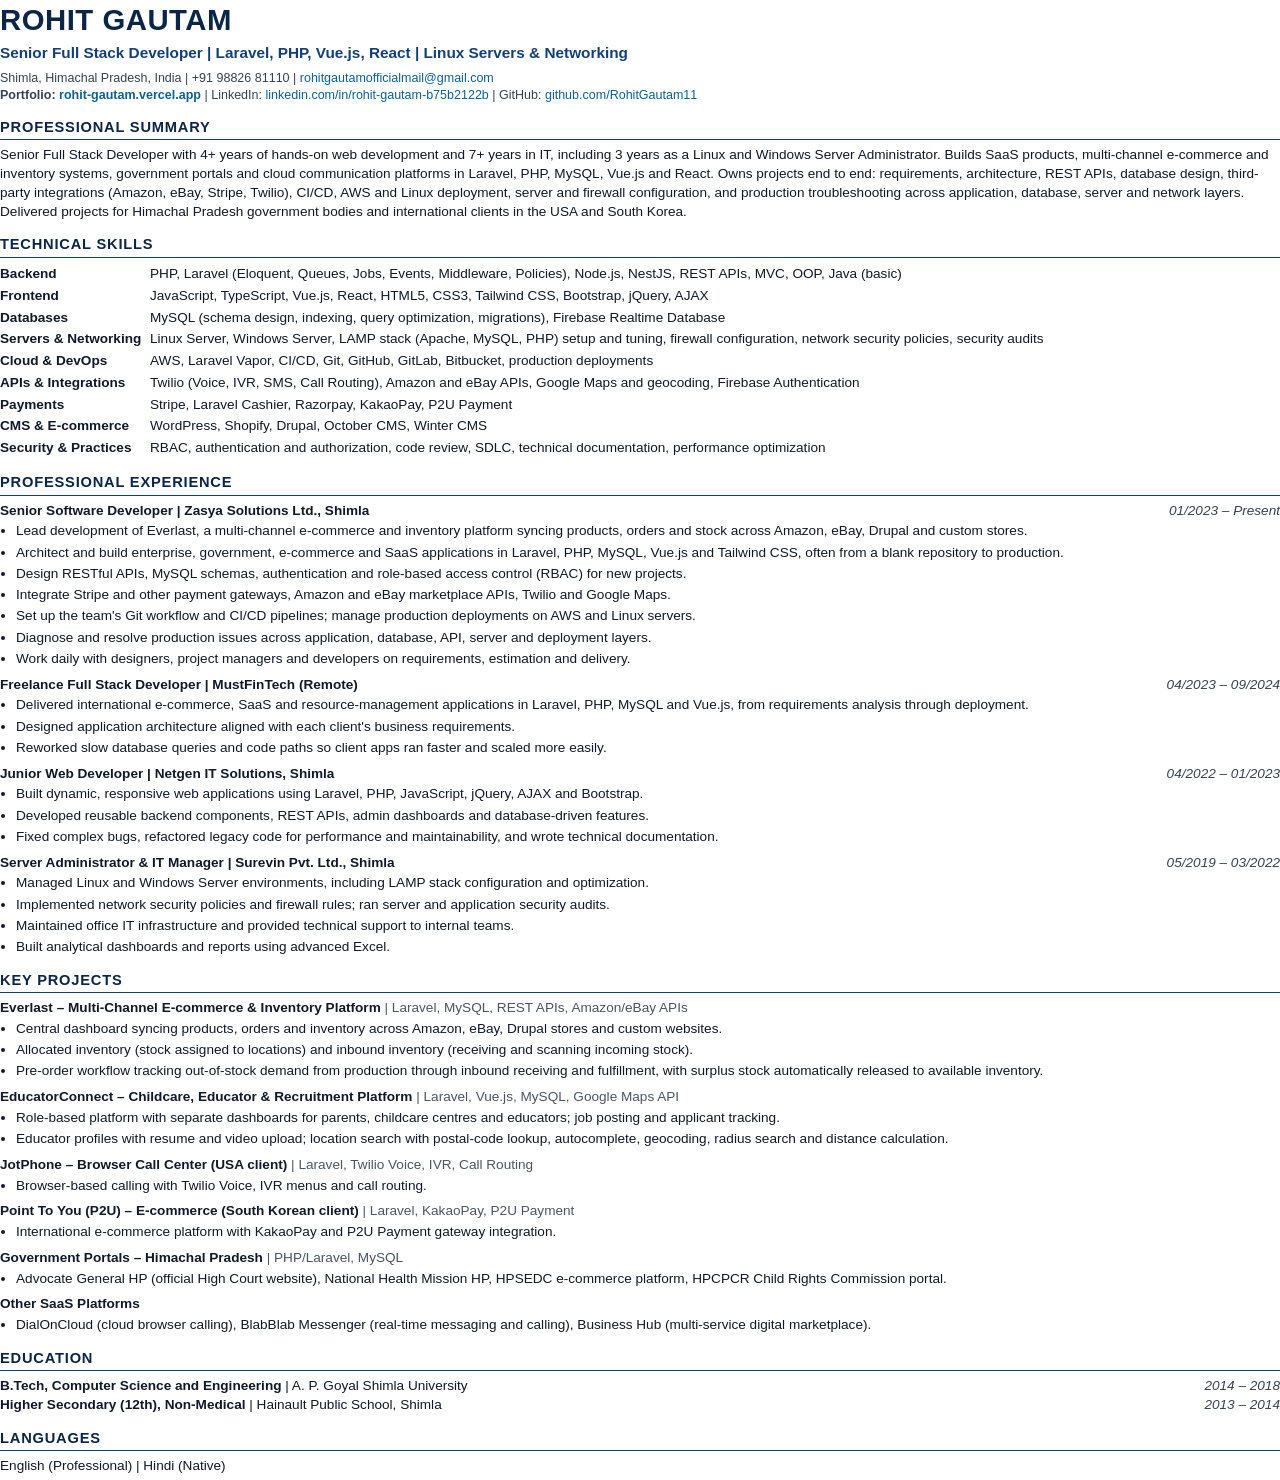
==== resume/resume.html @ 39a67ba2 "Add resume with portfolio link and site URL metadata" ====
<!doctype html>
<html lang="en">
<head>
<meta charset="utf-8" />
<title>Rohit Gautam - Senior Full Stack Developer - Resume</title>
<meta name="author" content="Rohit Gautam" />
<style>
  @page { size: A4; margin: 14mm 15mm; }
  * { box-sizing: border-box; }
  body { font-family: Arial, Helvetica, sans-serif; font-size: 10.2pt; line-height: 1.38; color: #111827; margin: 0; }
  a { color: #0f5e8c; text-decoration: none; }
  h1 { font-size: 22pt; margin: 0; letter-spacing: 0.5px; color: #0b2545; }
  .title { font-size: 11.5pt; font-weight: bold; color: #134074; margin: 2px 0 6px; }
  .contact { font-size: 9.4pt; color: #374151; }
  .contact .portfolio { font-weight: bold; }
  h2 { font-size: 11pt; text-transform: uppercase; letter-spacing: 0.8px; color: #0b2545; border-bottom: 1.4px solid #134074; padding-bottom: 2px; margin: 13px 0 6px; }
  p { margin: 0 0 4px; }
  ul { margin: 2px 0 6px; padding-left: 16px; }
  li { margin: 0 0 2.5px; }
  .job { margin-bottom: 7px; page-break-inside: avoid; }
  .row { display: flex; justify-content: space-between; gap: 10px; }
  .role { font-weight: bold; }
  .date { font-style: italic; color: #374151; white-space: nowrap; }
  .skills td { vertical-align: top; padding: 1.5px 0; }
  .skills td:first-child { font-weight: bold; width: 150px; padding-right: 8px; }
  table { border-collapse: collapse; width: 100%; }
  .proj { font-weight: bold; }
  .stack { color: #4b5563; font-weight: normal; }
</style>
</head>
<body>
  <h1>ROHIT GAUTAM</h1>
  <div class="title">Senior Full Stack Developer | Laravel, PHP, Vue.js, React | Linux Servers &amp; Networking</div>
  <div class="contact">
    Shimla, Himachal Pradesh, India | +91 98826 81110 | <a href="mailto:rohitgautamofficialmail@gmail.com">rohitgautamofficialmail@gmail.com</a><br />
    <span class="portfolio">Portfolio: <a href="https://rohit-gautam.vercel.app">rohit-gautam.vercel.app</a></span> |
    LinkedIn: <a href="https://www.linkedin.com/in/rohit-gautam-b75b2122b">linkedin.com/in/rohit-gautam-b75b2122b</a> |
    GitHub: <a href="https://github.com/RohitGautam11">github.com/RohitGautam11</a>
  </div>

  <h2>Professional Summary</h2>
  <p>
    Senior Full Stack Developer with 4+ years of hands-on web development and 7+ years in IT, including 3 years
    as a Linux and Windows Server Administrator. Builds SaaS products, multi-channel e-commerce and inventory
    systems, government portals and cloud communication platforms in Laravel, PHP, MySQL, Vue.js and React.
    Owns projects end to end: requirements, architecture, REST APIs, database design, third-party integrations
    (Amazon, eBay, Stripe, Twilio), CI/CD, AWS and Linux deployment, server and firewall configuration, and
    production troubleshooting across application, database, server and network layers. Delivered projects for
    Himachal Pradesh government bodies and international clients in the USA and South Korea.
  </p>

  <h2>Technical Skills</h2>
  <table class="skills">
    <tr><td>Backend</td><td>PHP, Laravel (Eloquent, Queues, Jobs, Events, Middleware, Policies), Node.js, NestJS, REST APIs, MVC, OOP, Java (basic)</td></tr>
    <tr><td>Frontend</td><td>JavaScript, TypeScript, Vue.js, React, HTML5, CSS3, Tailwind CSS, Bootstrap, jQuery, AJAX</td></tr>
    <tr><td>Databases</td><td>MySQL (schema design, indexing, query optimization, migrations), Firebase Realtime Database</td></tr>
    <tr><td>Servers &amp; Networking</td><td>Linux Server, Windows Server, LAMP stack (Apache, MySQL, PHP) setup and tuning, firewall configuration, network security policies, security audits</td></tr>
    <tr><td>Cloud &amp; DevOps</td><td>AWS, Laravel Vapor, CI/CD, Git, GitHub, GitLab, Bitbucket, production deployments</td></tr>
    <tr><td>APIs &amp; Integrations</td><td>Twilio (Voice, IVR, SMS, Call Routing), Amazon and eBay APIs, Google Maps and geocoding, Firebase Authentication</td></tr>
    <tr><td>Payments</td><td>Stripe, Laravel Cashier, Razorpay, KakaoPay, P2U Payment</td></tr>
    <tr><td>CMS &amp; E-commerce</td><td>WordPress, Shopify, Drupal, October CMS, Winter CMS</td></tr>
    <tr><td>Security &amp; Practices</td><td>RBAC, authentication and authorization, code review, SDLC, technical documentation, performance optimization</td></tr>
  </table>

  <h2>Professional Experience</h2>
  <div class="job">
    <div class="row"><span class="role">Senior Software Developer | Zasya Solutions Ltd., Shimla</span><span class="date">01/2023 – Present</span></div>
    <ul>
      <li>Lead development of Everlast, a multi-channel e-commerce and inventory platform syncing products, orders and stock across Amazon, eBay, Drupal and custom stores.</li>
      <li>Architect and build enterprise, government, e-commerce and SaaS applications in Laravel, PHP, MySQL, Vue.js and Tailwind CSS, often from a blank repository to production.</li>
      <li>Design RESTful APIs, MySQL schemas, authentication and role-based access control (RBAC) for new projects.</li>
      <li>Integrate Stripe and other payment gateways, Amazon and eBay marketplace APIs, Twilio and Google Maps.</li>
      <li>Set up the team's Git workflow and CI/CD pipelines; manage production deployments on AWS and Linux servers.</li>
      <li>Diagnose and resolve production issues across application, database, API, server and deployment layers.</li>
      <li>Work daily with designers, project managers and developers on requirements, estimation and delivery.</li>
    </ul>
  </div>
  <div class="job">
    <div class="row"><span class="role">Freelance Full Stack Developer | MustFinTech (Remote)</span><span class="date">04/2023 – 09/2024</span></div>
    <ul>
      <li>Delivered international e-commerce, SaaS and resource-management applications in Laravel, PHP, MySQL and Vue.js, from requirements analysis through deployment.</li>
      <li>Designed application architecture aligned with each client's business requirements.</li>
      <li>Reworked slow database queries and code paths so client apps ran faster and scaled more easily.</li>
    </ul>
  </div>
  <div class="job">
    <div class="row"><span class="role">Junior Web Developer | Netgen IT Solutions, Shimla</span><span class="date">04/2022 – 01/2023</span></div>
    <ul>
      <li>Built dynamic, responsive web applications using Laravel, PHP, JavaScript, jQuery, AJAX and Bootstrap.</li>
      <li>Developed reusable backend components, REST APIs, admin dashboards and database-driven features.</li>
      <li>Fixed complex bugs, refactored legacy code for performance and maintainability, and wrote technical documentation.</li>
    </ul>
  </div>
  <div class="job">
    <div class="row"><span class="role">Server Administrator &amp; IT Manager | Surevin Pvt. Ltd., Shimla</span><span class="date">05/2019 – 03/2022</span></div>
    <ul>
      <li>Managed Linux and Windows Server environments, including LAMP stack configuration and optimization.</li>
      <li>Implemented network security policies and firewall rules; ran server and application security audits.</li>
      <li>Maintained office IT infrastructure and provided technical support to internal teams.</li>
      <li>Built analytical dashboards and reports using advanced Excel.</li>
    </ul>
  </div>

  <h2>Key Projects</h2>
  <div class="job">
    <div class="proj">Everlast – Multi-Channel E-commerce &amp; Inventory Platform <span class="stack">| Laravel, MySQL, REST APIs, Amazon/eBay APIs</span></div>
    <ul>
      <li>Central dashboard syncing products, orders and inventory across Amazon, eBay, Drupal stores and custom websites.</li>
      <li>Allocated inventory (stock assigned to locations) and inbound inventory (receiving and scanning incoming stock).</li>
      <li>Pre-order workflow tracking out-of-stock demand from production through inbound receiving and fulfillment, with surplus stock automatically released to available inventory.</li>
    </ul>
  </div>
  <div class="job">
    <div class="proj">EducatorConnect – Childcare, Educator &amp; Recruitment Platform <span class="stack">| Laravel, Vue.js, MySQL, Google Maps API</span></div>
    <ul>
      <li>Role-based platform with separate dashboards for parents, childcare centres and educators; job posting and applicant tracking.</li>
      <li>Educator profiles with resume and video upload; location search with postal-code lookup, autocomplete, geocoding, radius search and distance calculation.</li>
    </ul>
  </div>
  <div class="job">
    <div class="proj">JotPhone – Browser Call Center (USA client) <span class="stack">| Laravel, Twilio Voice, IVR, Call Routing</span></div>
    <ul><li>Browser-based calling with Twilio Voice, IVR menus and call routing.</li></ul>
  </div>
  <div class="job">
    <div class="proj">Point To You (P2U) – E-commerce (South Korean client) <span class="stack">| Laravel, KakaoPay, P2U Payment</span></div>
    <ul><li>International e-commerce platform with KakaoPay and P2U Payment gateway integration.</li></ul>
  </div>
  <div class="job">
    <div class="proj">Government Portals – Himachal Pradesh <span class="stack">| PHP/Laravel, MySQL</span></div>
    <ul><li>Advocate General HP (official High Court website), National Health Mission HP, HPSEDC e-commerce platform, HPCPCR Child Rights Commission portal.</li></ul>
  </div>
  <div class="job">
    <div class="proj">Other SaaS Platforms</div>
    <ul><li>DialOnCloud (cloud browser calling), BlabBlab Messenger (real-time messaging and calling), Business Hub (multi-service digital marketplace).</li></ul>
  </div>

  <h2>Education</h2>
  <div class="row"><span><b>B.Tech, Computer Science and Engineering</b> | A. P. Goyal Shimla University</span><span class="date">2014 – 2018</span></div>
  <div class="row"><span><b>Higher Secondary (12th), Non-Medical</b> | Hainault Public School, Shimla</span><span class="date">2013 – 2014</span></div>

  <h2>Languages</h2>
  <p>English (Professional) | Hindi (Native)</p>
</body>
</html>
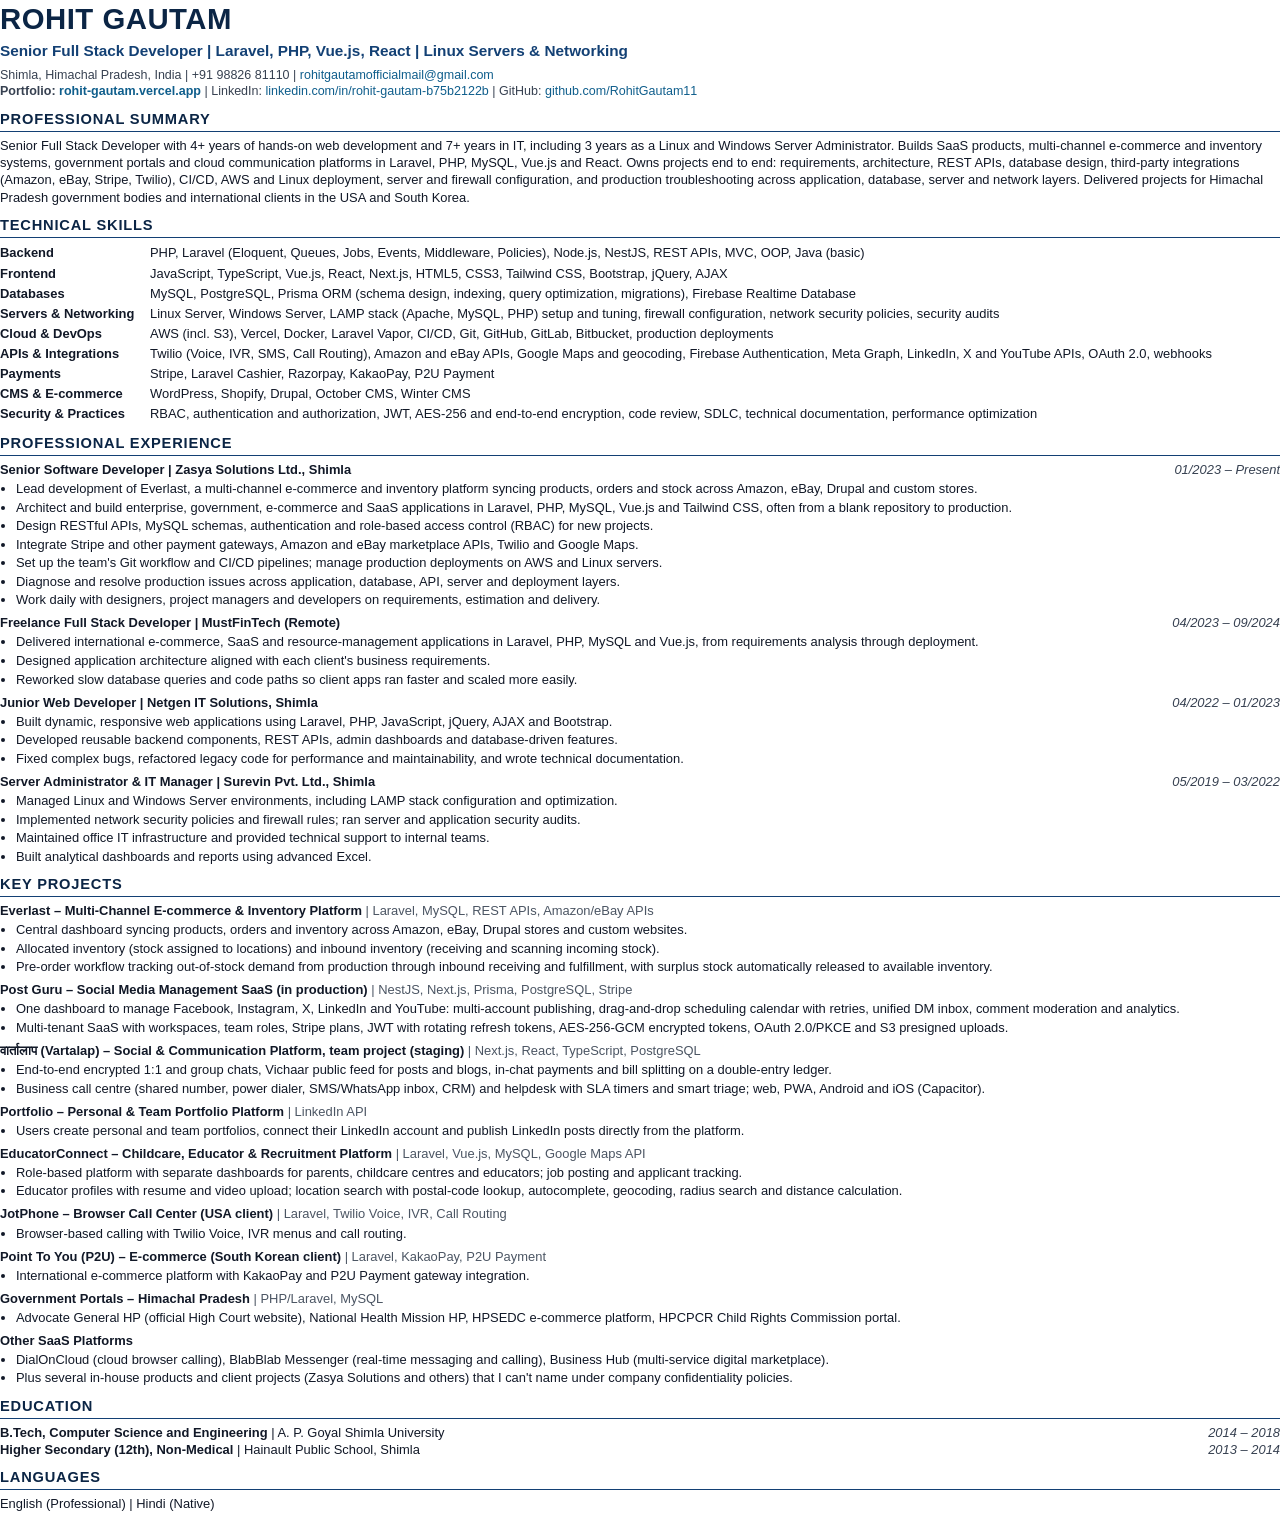
==== commit 5fd9d4e2: "Add Post Guru, Vartalap and Portfolio projects, confidential work note, 15+ projects, new skills" ====
--- a/resume/resume.html
+++ b/resume/resume.html
@@ -5,19 +5,19 @@
 <title>Rohit Gautam - Senior Full Stack Developer - Resume</title>
 <meta name="author" content="Rohit Gautam" />
 <style>
-  @page { size: A4; margin: 14mm 15mm; }
+  @page { size: A4; margin: 11mm 13mm; }
   * { box-sizing: border-box; }
-  body { font-family: Arial, Helvetica, sans-serif; font-size: 10.2pt; line-height: 1.38; color: #111827; margin: 0; }
+  body { font-family: Arial, Helvetica, sans-serif; font-size: 9.7pt; line-height: 1.32; color: #111827; margin: 0; }
   a { color: #0f5e8c; text-decoration: none; }
   h1 { font-size: 22pt; margin: 0; letter-spacing: 0.5px; color: #0b2545; }
   .title { font-size: 11.5pt; font-weight: bold; color: #134074; margin: 2px 0 6px; }
   .contact { font-size: 9.4pt; color: #374151; }
   .contact .portfolio { font-weight: bold; }
-  h2 { font-size: 11pt; text-transform: uppercase; letter-spacing: 0.8px; color: #0b2545; border-bottom: 1.4px solid #134074; padding-bottom: 2px; margin: 13px 0 6px; }
+  h2 { font-size: 11pt; text-transform: uppercase; letter-spacing: 0.8px; color: #0b2545; border-bottom: 1.4px solid #134074; padding-bottom: 2px; margin: 10px 0 5px; }
   p { margin: 0 0 4px; }
   ul { margin: 2px 0 6px; padding-left: 16px; }
-  li { margin: 0 0 2.5px; }
-  .job { margin-bottom: 7px; page-break-inside: avoid; }
+  li { margin: 0 0 1.5px; }
+  .job { margin-bottom: 5px; page-break-inside: avoid; }
   .row { display: flex; justify-content: space-between; gap: 10px; }
   .role { font-weight: bold; }
   .date { font-style: italic; color: #374151; white-space: nowrap; }
@@ -52,14 +52,14 @@
   <h2>Technical Skills</h2>
   <table class="skills">
     <tr><td>Backend</td><td>PHP, Laravel (Eloquent, Queues, Jobs, Events, Middleware, Policies), Node.js, NestJS, REST APIs, MVC, OOP, Java (basic)</td></tr>
-    <tr><td>Frontend</td><td>JavaScript, TypeScript, Vue.js, React, HTML5, CSS3, Tailwind CSS, Bootstrap, jQuery, AJAX</td></tr>
-    <tr><td>Databases</td><td>MySQL (schema design, indexing, query optimization, migrations), Firebase Realtime Database</td></tr>
+    <tr><td>Frontend</td><td>JavaScript, TypeScript, Vue.js, React, Next.js, HTML5, CSS3, Tailwind CSS, Bootstrap, jQuery, AJAX</td></tr>
+    <tr><td>Databases</td><td>MySQL, PostgreSQL, Prisma ORM (schema design, indexing, query optimization, migrations), Firebase Realtime Database</td></tr>
     <tr><td>Servers &amp; Networking</td><td>Linux Server, Windows Server, LAMP stack (Apache, MySQL, PHP) setup and tuning, firewall configuration, network security policies, security audits</td></tr>
-    <tr><td>Cloud &amp; DevOps</td><td>AWS, Laravel Vapor, CI/CD, Git, GitHub, GitLab, Bitbucket, production deployments</td></tr>
-    <tr><td>APIs &amp; Integrations</td><td>Twilio (Voice, IVR, SMS, Call Routing), Amazon and eBay APIs, Google Maps and geocoding, Firebase Authentication</td></tr>
+    <tr><td>Cloud &amp; DevOps</td><td>AWS (incl. S3), Vercel, Docker, Laravel Vapor, CI/CD, Git, GitHub, GitLab, Bitbucket, production deployments</td></tr>
+    <tr><td>APIs &amp; Integrations</td><td>Twilio (Voice, IVR, SMS, Call Routing), Amazon and eBay APIs, Google Maps and geocoding, Firebase Authentication, Meta Graph, LinkedIn, X and YouTube APIs, OAuth 2.0, webhooks</td></tr>
     <tr><td>Payments</td><td>Stripe, Laravel Cashier, Razorpay, KakaoPay, P2U Payment</td></tr>
     <tr><td>CMS &amp; E-commerce</td><td>WordPress, Shopify, Drupal, October CMS, Winter CMS</td></tr>
-    <tr><td>Security &amp; Practices</td><td>RBAC, authentication and authorization, code review, SDLC, technical documentation, performance optimization</td></tr>
+    <tr><td>Security &amp; Practices</td><td>RBAC, authentication and authorization, JWT, AES-256 and end-to-end encryption, code review, SDLC, technical documentation, performance optimization</td></tr>
   </table>
 
   <h2>Professional Experience</h2>
@@ -111,6 +111,24 @@
     </ul>
   </div>
   <div class="job">
+    <div class="proj">Post Guru – Social Media Management SaaS (in production) <span class="stack">| NestJS, Next.js, Prisma, PostgreSQL, Stripe</span></div>
+    <ul>
+      <li>One dashboard to manage Facebook, Instagram, X, LinkedIn and YouTube: multi-account publishing, drag-and-drop scheduling calendar with retries, unified DM inbox, comment moderation and analytics.</li>
+      <li>Multi-tenant SaaS with workspaces, team roles, Stripe plans, JWT with rotating refresh tokens, AES-256-GCM encrypted tokens, OAuth 2.0/PKCE and S3 presigned uploads.</li>
+    </ul>
+  </div>
+  <div class="job">
+    <div class="proj">वार्तालाप (Vartalap) – Social &amp; Communication Platform, team project (staging) <span class="stack">| Next.js, React, TypeScript, PostgreSQL</span></div>
+    <ul>
+      <li>End-to-end encrypted 1:1 and group chats, Vichaar public feed for posts and blogs, in-chat payments and bill splitting on a double-entry ledger.</li>
+      <li>Business call centre (shared number, power dialer, SMS/WhatsApp inbox, CRM) and helpdesk with SLA timers and smart triage; web, PWA, Android and iOS (Capacitor).</li>
+    </ul>
+  </div>
+  <div class="job">
+    <div class="proj">Portfolio – Personal &amp; Team Portfolio Platform <span class="stack">| LinkedIn API</span></div>
+    <ul><li>Users create personal and team portfolios, connect their LinkedIn account and publish LinkedIn posts directly from the platform.</li></ul>
+  </div>
+  <div class="job">
     <div class="proj">EducatorConnect – Childcare, Educator &amp; Recruitment Platform <span class="stack">| Laravel, Vue.js, MySQL, Google Maps API</span></div>
     <ul>
       <li>Role-based platform with separate dashboards for parents, childcare centres and educators; job posting and applicant tracking.</li>
@@ -131,7 +149,7 @@
   </div>
   <div class="job">
     <div class="proj">Other SaaS Platforms</div>
-    <ul><li>DialOnCloud (cloud browser calling), BlabBlab Messenger (real-time messaging and calling), Business Hub (multi-service digital marketplace).</li></ul>
+    <ul><li>DialOnCloud (cloud browser calling), BlabBlab Messenger (real-time messaging and calling), Business Hub (multi-service digital marketplace).</li><li>Plus several in-house products and client projects (Zasya Solutions and others) that I can't name under company confidentiality policies.</li></ul>
   </div>
 
   <h2>Education</h2>
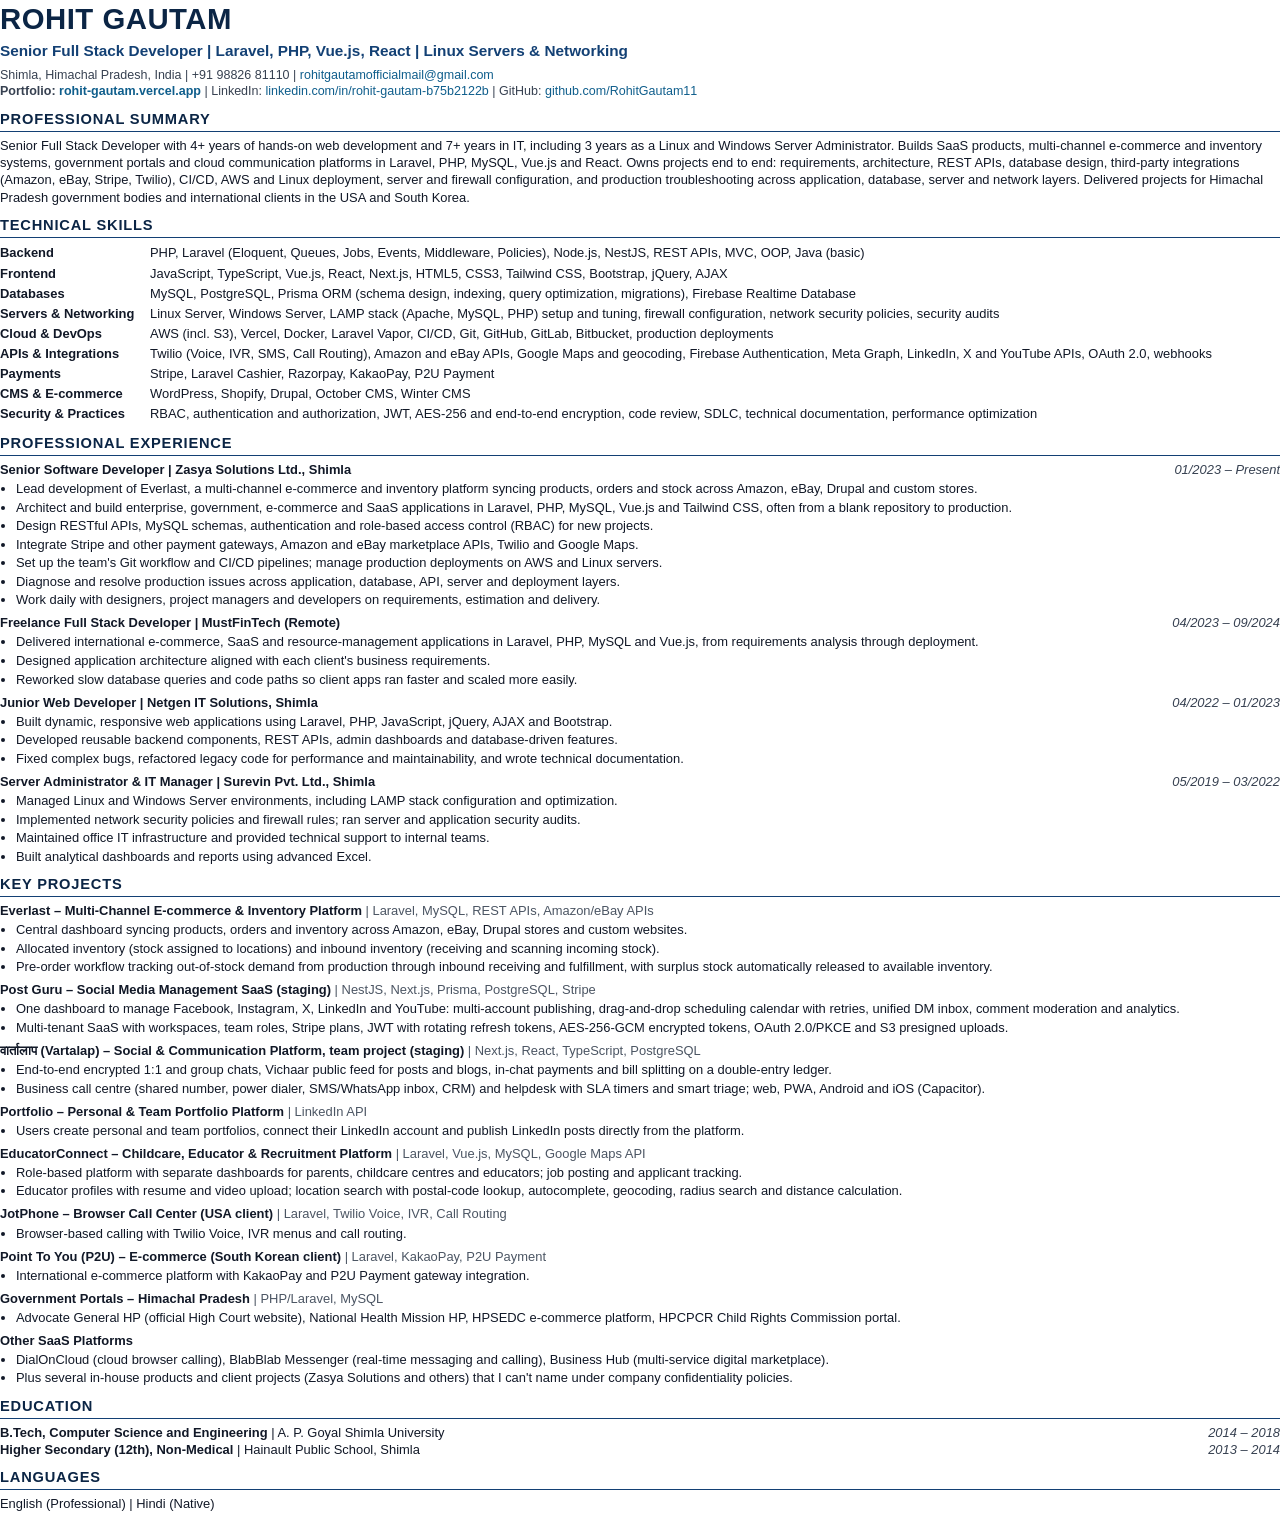
==== commit 1c6183af: "Playground: arcade with 5 games, randomized live API with charts and server monitor, network lab, ra" ====
--- a/resume/resume.html
+++ b/resume/resume.html
@@ -111,7 +111,7 @@
     </ul>
   </div>
   <div class="job">
-    <div class="proj">Post Guru – Social Media Management SaaS (in production) <span class="stack">| NestJS, Next.js, Prisma, PostgreSQL, Stripe</span></div>
+    <div class="proj">Post Guru – Social Media Management SaaS (staging) <span class="stack">| NestJS, Next.js, Prisma, PostgreSQL, Stripe</span></div>
     <ul>
       <li>One dashboard to manage Facebook, Instagram, X, LinkedIn and YouTube: multi-account publishing, drag-and-drop scheduling calendar with retries, unified DM inbox, comment moderation and analytics.</li>
       <li>Multi-tenant SaaS with workspaces, team roles, Stripe plans, JWT with rotating refresh tokens, AES-256-GCM encrypted tokens, OAuth 2.0/PKCE and S3 presigned uploads.</li>
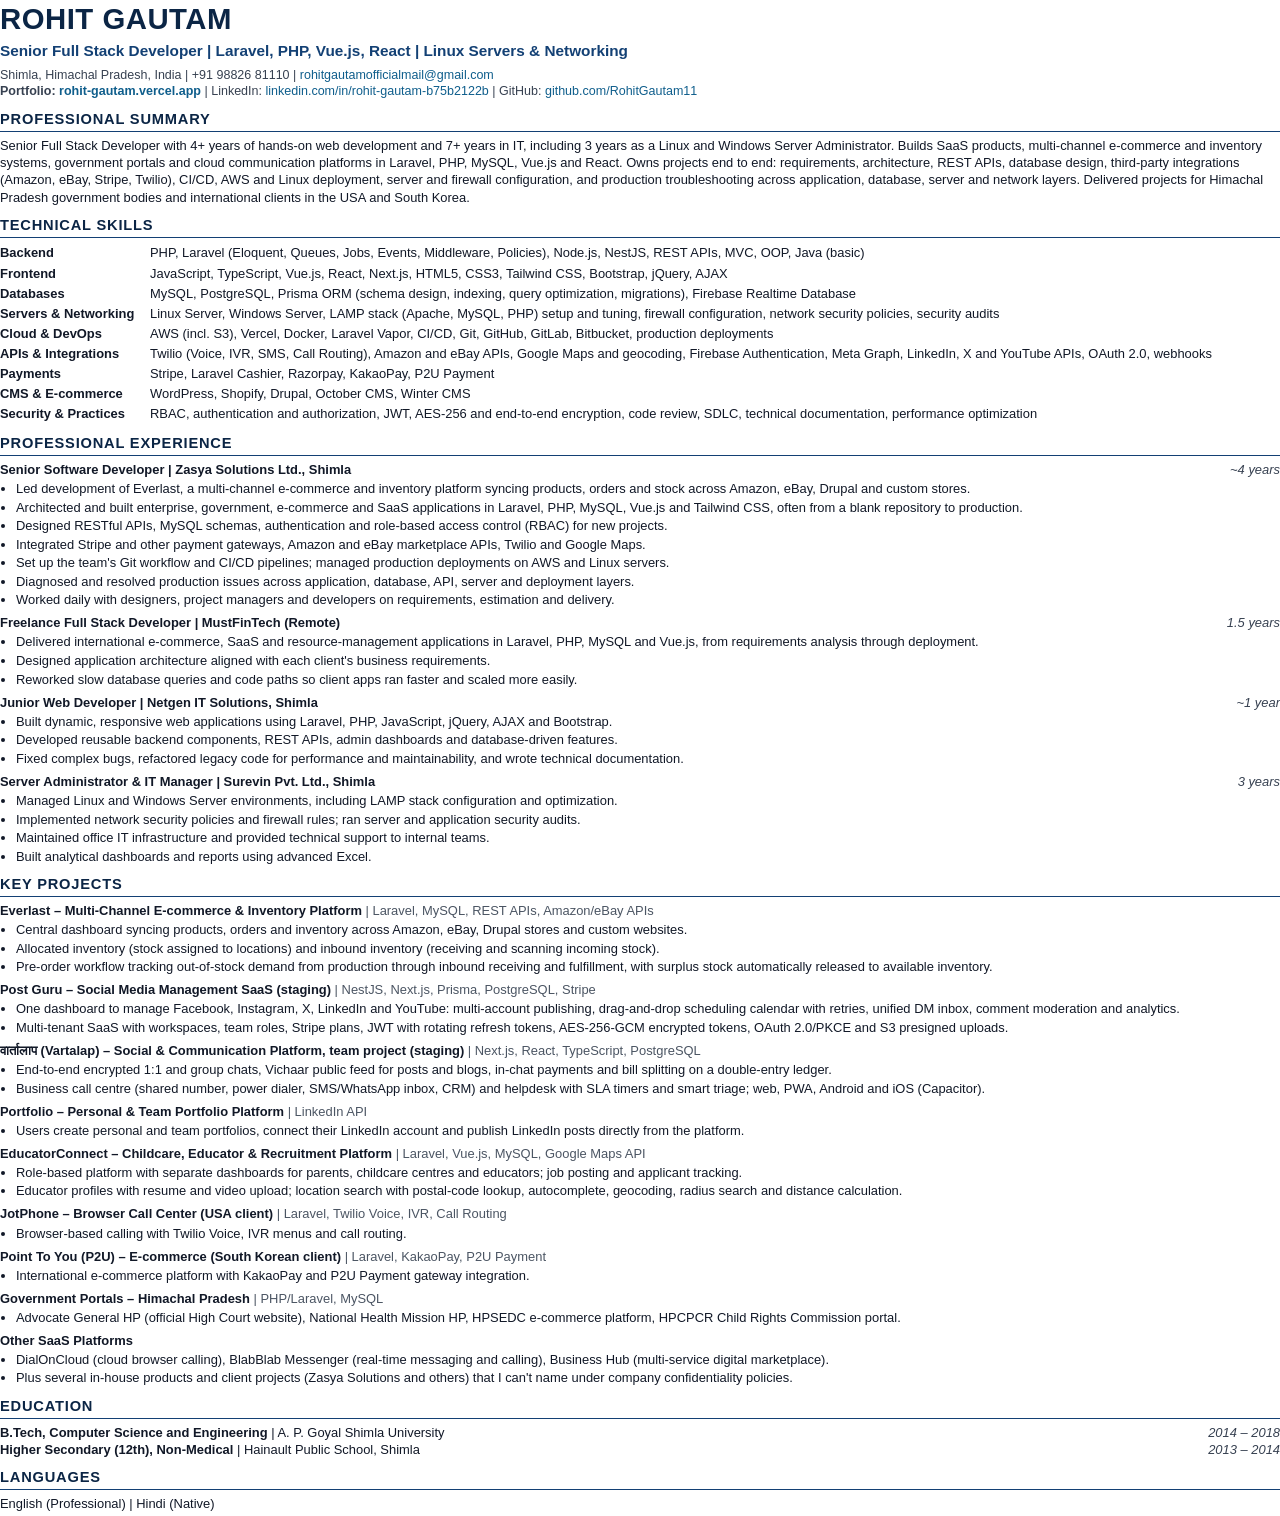
==== commit c5e4ee2d: "Resume: show experience as durations instead of dates" ====
--- a/resume/resume.html
+++ b/resume/resume.html
@@ -64,19 +64,19 @@
 
   <h2>Professional Experience</h2>
   <div class="job">
-    <div class="row"><span class="role">Senior Software Developer | Zasya Solutions Ltd., Shimla</span><span class="date">01/2023 – Present</span></div>
+    <div class="row"><span class="role">Senior Software Developer | Zasya Solutions Ltd., Shimla</span><span class="date">~4 years</span></div>
     <ul>
-      <li>Lead development of Everlast, a multi-channel e-commerce and inventory platform syncing products, orders and stock across Amazon, eBay, Drupal and custom stores.</li>
-      <li>Architect and build enterprise, government, e-commerce and SaaS applications in Laravel, PHP, MySQL, Vue.js and Tailwind CSS, often from a blank repository to production.</li>
-      <li>Design RESTful APIs, MySQL schemas, authentication and role-based access control (RBAC) for new projects.</li>
-      <li>Integrate Stripe and other payment gateways, Amazon and eBay marketplace APIs, Twilio and Google Maps.</li>
-      <li>Set up the team's Git workflow and CI/CD pipelines; manage production deployments on AWS and Linux servers.</li>
-      <li>Diagnose and resolve production issues across application, database, API, server and deployment layers.</li>
-      <li>Work daily with designers, project managers and developers on requirements, estimation and delivery.</li>
+      <li>Led development of Everlast, a multi-channel e-commerce and inventory platform syncing products, orders and stock across Amazon, eBay, Drupal and custom stores.</li>
+      <li>Architected and built enterprise, government, e-commerce and SaaS applications in Laravel, PHP, MySQL, Vue.js and Tailwind CSS, often from a blank repository to production.</li>
+      <li>Designed RESTful APIs, MySQL schemas, authentication and role-based access control (RBAC) for new projects.</li>
+      <li>Integrated Stripe and other payment gateways, Amazon and eBay marketplace APIs, Twilio and Google Maps.</li>
+      <li>Set up the team's Git workflow and CI/CD pipelines; managed production deployments on AWS and Linux servers.</li>
+      <li>Diagnosed and resolved production issues across application, database, API, server and deployment layers.</li>
+      <li>Worked daily with designers, project managers and developers on requirements, estimation and delivery.</li>
     </ul>
   </div>
   <div class="job">
-    <div class="row"><span class="role">Freelance Full Stack Developer | MustFinTech (Remote)</span><span class="date">04/2023 – 09/2024</span></div>
+    <div class="row"><span class="role">Freelance Full Stack Developer | MustFinTech (Remote)</span><span class="date">1.5 years</span></div>
     <ul>
       <li>Delivered international e-commerce, SaaS and resource-management applications in Laravel, PHP, MySQL and Vue.js, from requirements analysis through deployment.</li>
       <li>Designed application architecture aligned with each client's business requirements.</li>
@@ -84,7 +84,7 @@
     </ul>
   </div>
   <div class="job">
-    <div class="row"><span class="role">Junior Web Developer | Netgen IT Solutions, Shimla</span><span class="date">04/2022 – 01/2023</span></div>
+    <div class="row"><span class="role">Junior Web Developer | Netgen IT Solutions, Shimla</span><span class="date">~1 year</span></div>
     <ul>
       <li>Built dynamic, responsive web applications using Laravel, PHP, JavaScript, jQuery, AJAX and Bootstrap.</li>
       <li>Developed reusable backend components, REST APIs, admin dashboards and database-driven features.</li>
@@ -92,7 +92,7 @@
     </ul>
   </div>
   <div class="job">
-    <div class="row"><span class="role">Server Administrator &amp; IT Manager | Surevin Pvt. Ltd., Shimla</span><span class="date">05/2019 – 03/2022</span></div>
+    <div class="row"><span class="role">Server Administrator &amp; IT Manager | Surevin Pvt. Ltd., Shimla</span><span class="date">3 years</span></div>
     <ul>
       <li>Managed Linux and Windows Server environments, including LAMP stack configuration and optimization.</li>
       <li>Implemented network security policies and firewall rules; ran server and application security audits.</li>
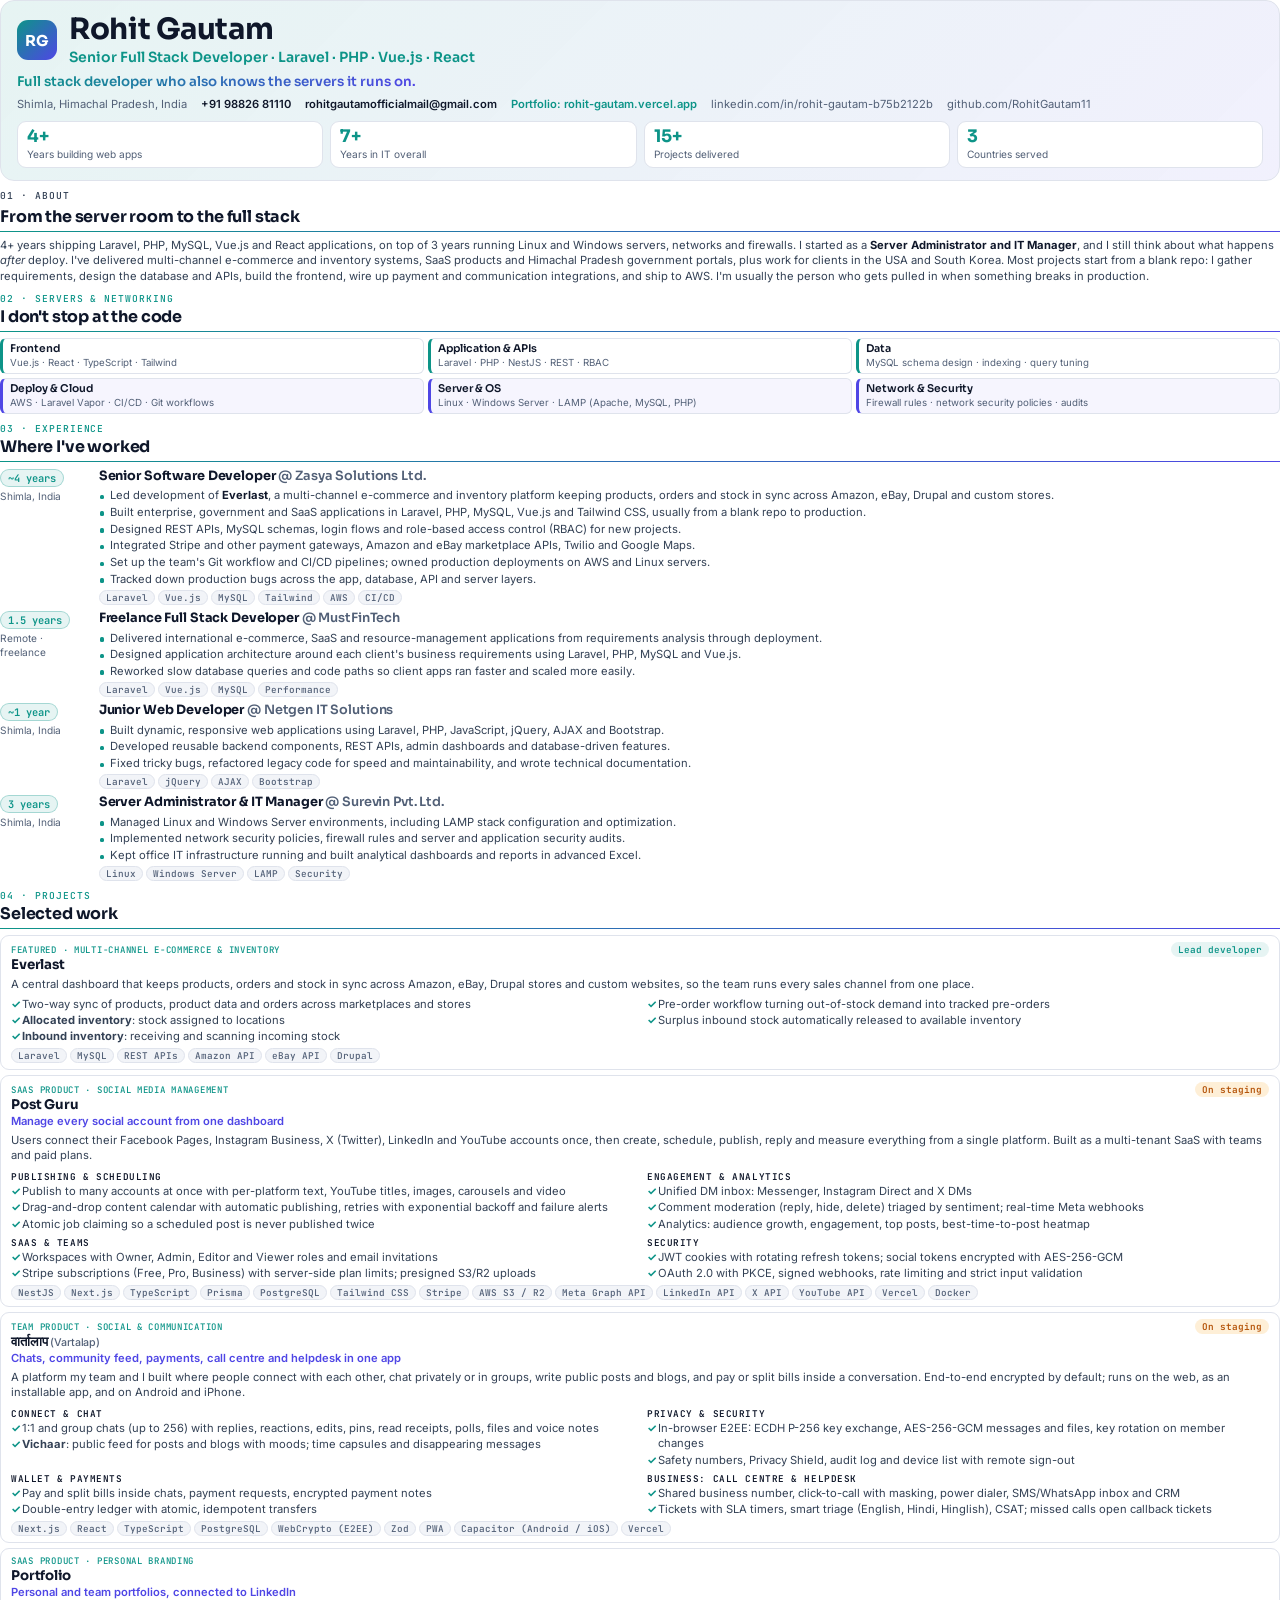
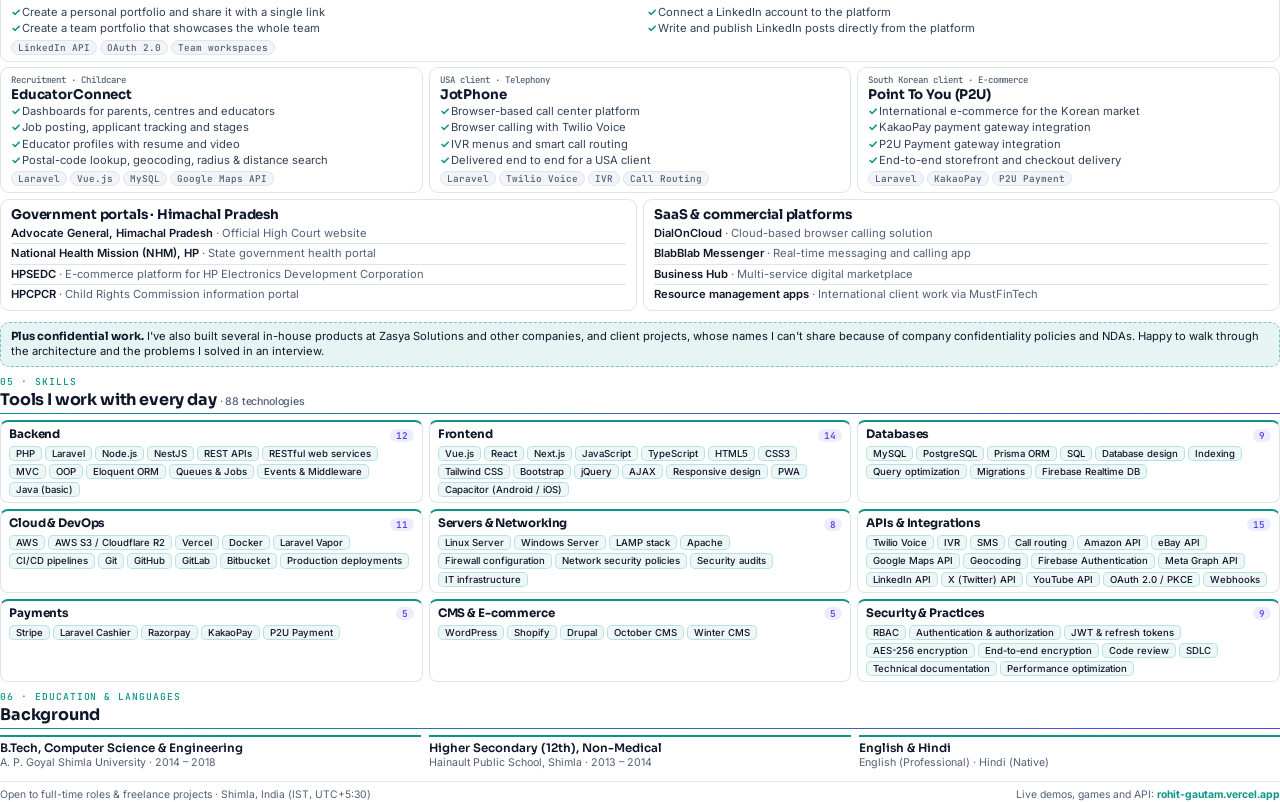
==== commit c26bc807: "Resume: match portfolio design and content, generated from the site" ====
--- a/resume/resume.html
+++ b/resume/resume.html
@@ -4,159 +4,418 @@
 <meta charset="utf-8" />
 <title>Rohit Gautam - Senior Full Stack Developer - Resume</title>
 <meta name="author" content="Rohit Gautam" />
+<link rel="preconnect" href="https://fonts.googleapis.com" />
+<link rel="preconnect" href="https://fonts.gstatic.com" crossorigin />
+<link href="https://fonts.googleapis.com/css2?family=Inter:wght@400;500;600&family=Sora:wght@600;700&family=JetBrains+Mono:wght@500&display=swap" rel="stylesheet" />
 <style>
-  @page { size: A4; margin: 11mm 13mm; }
-  * { box-sizing: border-box; }
-  body { font-family: Arial, Helvetica, sans-serif; font-size: 9.7pt; line-height: 1.32; color: #111827; margin: 0; }
-  a { color: #0f5e8c; text-decoration: none; }
-  h1 { font-size: 22pt; margin: 0; letter-spacing: 0.5px; color: #0b2545; }
-  .title { font-size: 11.5pt; font-weight: bold; color: #134074; margin: 2px 0 6px; }
-  .contact { font-size: 9.4pt; color: #374151; }
-  .contact .portfolio { font-weight: bold; }
-  h2 { font-size: 11pt; text-transform: uppercase; letter-spacing: 0.8px; color: #0b2545; border-bottom: 1.4px solid #134074; padding-bottom: 2px; margin: 10px 0 5px; }
-  p { margin: 0 0 4px; }
-  ul { margin: 2px 0 6px; padding-left: 16px; }
-  li { margin: 0 0 1.5px; }
-  .job { margin-bottom: 5px; page-break-inside: avoid; }
-  .row { display: flex; justify-content: space-between; gap: 10px; }
-  .role { font-weight: bold; }
-  .date { font-style: italic; color: #374151; white-space: nowrap; }
-  .skills td { vertical-align: top; padding: 1.5px 0; }
-  .skills td:first-child { font-weight: bold; width: 150px; padding-right: 8px; }
-  table { border-collapse: collapse; width: 100%; }
-  .proj { font-weight: bold; }
-  .stack { color: #4b5563; font-weight: normal; }
+  @page { size: A4; margin: 9mm 11mm 9mm; }
+  :root {
+    --text: #0f172a; --muted: #526077; --border: #dfe3ec; --soft: #f2f4f8;
+    --accent: #0d9488; --accent-2: #4f46e5; --accent-soft: rgba(13, 148, 136, .1);
+  }
+  * { box-sizing: border-box; -webkit-print-color-adjust: exact; print-color-adjust: exact; }
+  html, body { margin: 0; }
+  body { font-family: "Inter", Arial, sans-serif; font-size: 8.4pt; line-height: 1.36; color: var(--text); }
+  a { color: inherit; text-decoration: none; }
+  ul { margin: 0; padding: 0; list-style: none; }
+  p { margin: 0; }
+  h1, h2, h3 { font-family: "Sora", "Inter", Arial, sans-serif; margin: 0; letter-spacing: -0.01em; }
+
+  .page { padding: 0; }
+
+  /* Header */
+  .head { position: relative; padding: 14px 16px 12px; border-radius: 14px; border: 1px solid var(--border); background: linear-gradient(135deg, rgba(13,148,136,.10), rgba(79,70,229,.08)); }
+  .head__top { display: flex; align-items: center; gap: 12px; }
+  .mark { display: grid; place-items: center; width: 40px; height: 40px; border-radius: 11px; background: linear-gradient(135deg, var(--accent), var(--accent-2)); color: #fff; font: 700 15px "Sora", sans-serif; flex-shrink: 0; }
+  h1 { font-size: 22pt; line-height: 1.05; }
+  .role { font: 600 10.5pt "Sora", sans-serif; color: var(--accent); margin-top: 2px; }
+  .tagline { display: inline-block; margin-top: 7px; font: 600 10pt "Sora", sans-serif; background: linear-gradient(90deg, var(--accent), var(--accent-2)); -webkit-background-clip: text; background-clip: text; color: transparent; }
+  .contact { display: flex; flex-wrap: wrap; gap: 3px 14px; margin-top: 7px; font-size: 8.4pt; color: var(--muted); }
+  .contact b { color: var(--text); font-weight: 600; }
+  .contact .pf { color: var(--accent); font-weight: 600; }
+  .stats { display: grid; grid-template-columns: repeat(4, 1fr); gap: 7px; margin-top: 9px; }
+  .stat { background: #fff; border: 1px solid var(--border); border-radius: 9px; padding: 5px 9px; }
+  .stat b { display: block; font: 700 13pt "Sora", sans-serif; color: var(--accent); line-height: 1.15; }
+  .stat span { font-size: 7.6pt; color: var(--muted); }
+
+  /* Sections */
+  .sec { margin-top: 8px; }
+  .eyebrow { font: 500 7.2pt "JetBrains Mono", monospace; text-transform: uppercase; letter-spacing: .1em; color: var(--accent); }
+  h2 { font-size: 12pt; margin: 1px 0 6px; padding-bottom: 3px; border-bottom: 1.5px solid; border-image: linear-gradient(90deg, var(--accent), var(--accent-2)) 1; }
+  .about p { color: #334155; margin-bottom: 4px; }
+  .about strong { color: var(--text); }
+
+  /* Experience */
+  .job { display: grid; grid-template-columns: 24mm 1fr; gap: 8px; margin-bottom: 5px; break-inside: avoid; }
+  .job__meta { padding-top: 1px; }
+  .dur { display: inline-block; font: 600 7.8pt "JetBrains Mono", monospace; color: var(--accent); background: var(--accent-soft); border: 1px solid rgba(13,148,136,.3); border-radius: 999px; padding: 1px 7px; }
+  .place { display: block; font-size: 7.6pt; color: var(--muted); margin-top: 3px; }
+  .job h3 { font-size: 9.6pt; }
+  .at { color: var(--muted); font-weight: 600; }
+  .bul { margin-top: 3px; }
+  .bul li { position: relative; padding-left: 11px; color: #334155; margin-bottom: 1.5px; }
+  .bul li::before { content: ""; position: absolute; left: 1px; top: .58em; width: 4.5px; height: 4.5px; border-radius: 1.5px; background: var(--accent); }
+  .bul strong { color: var(--text); }
+  .tags { display: flex; flex-wrap: wrap; gap: 3px; margin-top: 3px; }
+  .tags li { font: 500 7pt "JetBrains Mono", monospace; color: var(--muted); background: var(--soft); border: 1px solid var(--border); border-radius: 999px; padding: 0 6px; }
+
+  /* Infrastructure stack */
+  .stack { display: grid; grid-template-columns: repeat(3, 1fr); gap: 4px; }
+  .layer { border: 1px solid var(--border); border-left: 3px solid var(--accent); border-radius: 6px; padding: 3px 7px; break-inside: avoid; }
+  .layer:nth-child(n+4) { border-left-color: var(--accent-2); background: rgba(79,70,229,.05); }
+  .layer b { display: block; font: 600 8pt "Sora", sans-serif; }
+  .layer span { font-size: 7.3pt; color: var(--muted); }
+
+  /* Projects */
+  .proj { border: 1px solid var(--border); border-radius: 9px; padding: 6px 10px; margin-bottom: 5px; }
+  .cards .proj, .two .proj, .groups > div, .proj__head { break-inside: avoid; }
+  .proj__head { display: flex; justify-content: space-between; align-items: baseline; gap: 8px; }
+  .proj h3 { font-size: 10pt; }
+  .proj h3 small { font: 500 8pt "Inter", sans-serif; color: var(--muted); }
+  .kicker { font: 500 6.8pt "JetBrains Mono", monospace; text-transform: uppercase; letter-spacing: .08em; color: var(--accent); }
+  .sub { color: var(--accent-2); font-weight: 600; font-size: 8.4pt; }
+  .status { font: 600 7pt "JetBrains Mono", monospace; padding: 1px 7px; border-radius: 999px; white-space: nowrap; }
+  .status--staging { background: rgba(245,158,11,.16); color: #b45309; }
+  .status--lead { background: var(--accent-soft); color: var(--accent); }
+  .lead { color: #334155; margin-top: 3px; }
+  .groups { display: grid; grid-template-columns: 1fr 1fr; gap: 0 14px; margin-top: 4px; }
+  .groups h4 { margin: 3px 0 1px; font: 600 7pt "JetBrains Mono", monospace; text-transform: uppercase; letter-spacing: .06em; }
+  .checks li { position: relative; padding-left: 11px; color: #334155; margin-bottom: 1px; }
+  .checks li::before { content: "\2713"; position: absolute; left: 0; color: var(--accent); font-weight: 700; }
+  .cards { display: grid; grid-template-columns: repeat(3, 1fr); gap: 6px; margin-bottom: 6px; }
+  .cards .proj { margin: 0; }
+  .label { font: 500 6.8pt "JetBrains Mono", monospace; color: var(--muted); }
+  .two { display: grid; grid-template-columns: 1fr 1fr; gap: 6px; }
+  .list li { padding: 2px 0; border-top: 1px solid var(--border); }
+  .list li:first-child { border-top: 0; }
+  .list b { font-weight: 600; }
+  .list span { color: var(--muted); }
+  .nda { border: 1px dashed rgba(13,148,136,.5); background: var(--accent-soft); border-radius: 9px; padding: 6px 10px; margin-top: 6px; break-inside: avoid; }
+  .nda b { font-family: "Sora", sans-serif; }
+
+  /* Skills */
+  .skills { display: grid; grid-template-columns: repeat(3, 1fr); gap: 6px; }
+  .skill { border: 1px solid var(--border); border-top: 2.5px solid var(--accent); border-radius: 8px; padding: 5px 8px; break-inside: avoid; }
+  .skill__head { display: flex; justify-content: space-between; align-items: center; margin-bottom: 3px; }
+  .skill h3 { font-size: 8.8pt; }
+  .count { font: 600 7pt "JetBrains Mono", monospace; color: var(--accent-2); background: rgba(79,70,229,.1); border-radius: 999px; padding: 0 6px; }
+  .chips { display: flex; flex-wrap: wrap; gap: 3px; }
+  .chips li { font-size: 7.2pt; font-weight: 500; padding: 0 6px; border-radius: 5px; background: rgba(13,148,136,.07); border: 1px solid rgba(13,148,136,.22); }
+
+  .edu { display: grid; grid-template-columns: repeat(3, 1fr); gap: 8px; }
+  .edu div { border-top: 2px solid var(--accent); padding-top: 4px; }
+  .edu b { display: block; font: 600 8.8pt "Sora", sans-serif; }
+  .edu span { color: var(--muted); font-size: 8pt; }
+  .foot { margin-top: 10px; padding-top: 6px; border-top: 1px solid var(--border); display: flex; justify-content: space-between; font-size: 7.8pt; color: var(--muted); }
+  .foot b { color: var(--accent); }
+  .pb { break-before: page; padding-top: 4mm; }
 </style>
 </head>
 <body>
-  <h1>ROHIT GAUTAM</h1>
-  <div class="title">Senior Full Stack Developer | Laravel, PHP, Vue.js, React | Linux Servers &amp; Networking</div>
-  <div class="contact">
-    Shimla, Himachal Pradesh, India | +91 98826 81110 | <a href="mailto:rohitgautamofficialmail@gmail.com">rohitgautamofficialmail@gmail.com</a><br />
-    <span class="portfolio">Portfolio: <a href="https://rohit-gautam.vercel.app">rohit-gautam.vercel.app</a></span> |
-    LinkedIn: <a href="https://www.linkedin.com/in/rohit-gautam-b75b2122b">linkedin.com/in/rohit-gautam-b75b2122b</a> |
-    GitHub: <a href="https://github.com/RohitGautam11">github.com/RohitGautam11</a>
+<div class="page">
+
+  <header class="head">
+    <div class="head__top">
+      <div class="mark">RG</div>
+      <div>
+        <h1>Rohit Gautam</h1>
+        <p class="role">Senior Full Stack Developer &middot; Laravel &middot; PHP &middot; Vue.js &middot; React</p>
+      </div>
+    </div>
+    <p class="tagline">Full stack developer who also knows the servers it runs on.</p>
+    <div class="contact">
+      <span>Shimla, Himachal Pradesh, India</span>
+      <span><b>+91 98826 81110</b></span>
+      <a href="mailto:rohitgautamofficialmail@gmail.com"><b>rohitgautamofficialmail@gmail.com</b></a>
+      <a class="pf" href="https://rohit-gautam.vercel.app">Portfolio: rohit-gautam.vercel.app</a>
+      <a href="https://www.linkedin.com/in/rohit-gautam-b75b2122b">linkedin.com/in/rohit-gautam-b75b2122b</a>
+      <a href="https://github.com/RohitGautam11">github.com/RohitGautam11</a>
+    </div>
+    <div class="stats">
+      <div class="stat"><b>4+</b><span>Years building web apps</span></div>
+      <div class="stat"><b>7+</b><span>Years in IT overall</span></div>
+      <div class="stat"><b>15+</b><span>Projects delivered</span></div>
+      <div class="stat"><b>3</b><span>Countries served</span></div>
+    </div>
+  </header>
+
+  <section class="sec about">
+    <p class="eyebrow">01 &middot; About</p>
+    <h2>From the server room to the full stack</h2>
+    <p>
+      4+ years shipping Laravel, PHP, MySQL, Vue.js and React applications, on top of 3 years running Linux and Windows
+      servers, networks and firewalls. I started as a <strong>Server Administrator and IT Manager</strong>, and I still think
+      about what happens <em>after</em> deploy. I've delivered multi-channel e-commerce and inventory systems, SaaS products
+      and Himachal Pradesh government portals, plus work for clients in the USA and South Korea. Most projects start from a
+      blank repo: I gather requirements, design the database and APIs, build the frontend, wire up payment and communication
+      integrations, and ship to AWS. I'm usually the person who gets pulled in when something breaks in production.
+    </p>
+  </section>
+
+  <section class="sec">
+    <p class="eyebrow">02 &middot; Servers &amp; Networking</p>
+    <h2>I don't stop at the code</h2>
+    <div class="stack">
+      <div class="layer"><b>Frontend</b><span>Vue.js &middot; React &middot; TypeScript &middot; Tailwind</span></div>
+      <div class="layer"><b>Application &amp; APIs</b><span>Laravel &middot; PHP &middot; NestJS &middot; REST &middot; RBAC</span></div>
+      <div class="layer"><b>Data</b><span>MySQL schema design &middot; indexing &middot; query tuning</span></div>
+      <div class="layer"><b>Deploy &amp; Cloud</b><span>AWS &middot; Laravel Vapor &middot; CI/CD &middot; Git workflows</span></div>
+      <div class="layer"><b>Server &amp; OS</b><span>Linux &middot; Windows Server &middot; LAMP (Apache, MySQL, PHP)</span></div>
+      <div class="layer"><b>Network &amp; Security</b><span>Firewall rules &middot; network security policies &middot; audits</span></div>
+    </div>
+  </section>
+
+  <section class="sec">
+    <p class="eyebrow">03 &middot; Experience</p>
+    <h2>Where I've worked</h2>
+
+    <div class="job">
+      <div class="job__meta"><span class="dur">~4 years</span><span class="place">Shimla, India</span></div>
+      <div>
+        <h3>Senior Software Developer <span class="at">@ Zasya Solutions Ltd.</span></h3>
+        <ul class="bul">
+          <li>Led development of <strong>Everlast</strong>, a multi-channel e-commerce and inventory platform keeping products, orders and stock in sync across Amazon, eBay, Drupal and custom stores.</li>
+          <li>Built enterprise, government and SaaS applications in Laravel, PHP, MySQL, Vue.js and Tailwind CSS, usually from a blank repo to production.</li>
+          <li>Designed REST APIs, MySQL schemas, login flows and role-based access control (RBAC) for new projects.</li>
+          <li>Integrated Stripe and other payment gateways, Amazon and eBay marketplace APIs, Twilio and Google Maps.</li>
+          <li>Set up the team's Git workflow and CI/CD pipelines; owned production deployments on AWS and Linux servers.</li>
+          <li>Tracked down production bugs across the app, database, API and server layers.</li>
+        </ul>
+        <ul class="tags"><li>Laravel</li><li>Vue.js</li><li>MySQL</li><li>Tailwind</li><li>AWS</li><li>CI/CD</li></ul>
+      </div>
+    </div>
+
+    <div class="job">
+      <div class="job__meta"><span class="dur">1.5 years</span><span class="place">Remote &middot; freelance</span></div>
+      <div>
+        <h3>Freelance Full Stack Developer <span class="at">@ MustFinTech</span></h3>
+        <ul class="bul">
+          <li>Delivered international e-commerce, SaaS and resource-management applications from requirements analysis through deployment.</li>
+          <li>Designed application architecture around each client's business requirements using Laravel, PHP, MySQL and Vue.js.</li>
+          <li>Reworked slow database queries and code paths so client apps ran faster and scaled more easily.</li>
+        </ul>
+        <ul class="tags"><li>Laravel</li><li>Vue.js</li><li>MySQL</li><li>Performance</li></ul>
+      </div>
+    </div>
+
+    <div class="job">
+      <div class="job__meta"><span class="dur">~1 year</span><span class="place">Shimla, India</span></div>
+      <div>
+        <h3>Junior Web Developer <span class="at">@ Netgen IT Solutions</span></h3>
+        <ul class="bul">
+          <li>Built dynamic, responsive web applications using Laravel, PHP, JavaScript, jQuery, AJAX and Bootstrap.</li>
+          <li>Developed reusable backend components, REST APIs, admin dashboards and database-driven features.</li>
+          <li>Fixed tricky bugs, refactored legacy code for speed and maintainability, and wrote technical documentation.</li>
+        </ul>
+        <ul class="tags"><li>Laravel</li><li>jQuery</li><li>AJAX</li><li>Bootstrap</li></ul>
+      </div>
+    </div>
+
+    <div class="job">
+      <div class="job__meta"><span class="dur">3 years</span><span class="place">Shimla, India</span></div>
+      <div>
+        <h3>Server Administrator &amp; IT Manager <span class="at">@ Surevin Pvt. Ltd.</span></h3>
+        <ul class="bul">
+          <li>Managed Linux and Windows Server environments, including LAMP stack configuration and optimization.</li>
+          <li>Implemented network security policies, firewall rules and server and application security audits.</li>
+          <li>Kept office IT infrastructure running and built analytical dashboards and reports in advanced Excel.</li>
+        </ul>
+        <ul class="tags"><li>Linux</li><li>Windows Server</li><li>LAMP</li><li>Security</li></ul>
+      </div>
+    </div>
+  </section>
+
+  <section class="sec">
+    <p class="eyebrow">04 &middot; Projects</p>
+    <h2>Selected work</h2>
+
+    <div class="proj">
+      <div class="proj__head">
+        <div><p class="kicker">Featured &middot; Multi-channel e-commerce &amp; inventory</p><h3>Everlast</h3></div>
+        <span class="status status--lead">Lead developer</span>
+      </div>
+      <p class="lead">A central dashboard that keeps products, orders and stock in sync across Amazon, eBay, Drupal stores and custom websites, so the team runs every sales channel from one place.</p>
+      <div class="groups">
+        <ul class="checks">
+          <li>Two-way sync of products, product data and orders across marketplaces and stores</li>
+          <li><b>Allocated inventory</b>: stock assigned to locations</li>
+          <li><b>Inbound inventory</b>: receiving and scanning incoming stock</li>
+        </ul>
+        <ul class="checks">
+          <li>Pre-order workflow turning out-of-stock demand into tracked pre-orders</li>
+          <li>Surplus inbound stock automatically released to available inventory</li>
+        </ul>
+      </div>
+      <ul class="tags"><li>Laravel</li><li>MySQL</li><li>REST APIs</li><li>Amazon API</li><li>eBay API</li><li>Drupal</li></ul>
+    </div>
+
+    <div class="proj">
+      <div class="proj__head">
+        <div><p class="kicker">SaaS product &middot; Social media management</p><h3>Post Guru</h3><p class="sub">Manage every social account from one dashboard</p></div>
+        <span class="status status--staging">On staging</span>
+      </div>
+      <p class="lead">Users connect their Facebook Pages, Instagram Business, X (Twitter), LinkedIn and YouTube accounts once, then create, schedule, publish, reply and measure everything from a single platform. Built as a multi-tenant SaaS with teams and paid plans.</p>
+      <div class="groups">
+        <div><h4>Publishing &amp; scheduling</h4><ul class="checks">
+          <li>Publish to many accounts at once with per-platform text, YouTube titles, images, carousels and video</li>
+          <li>Drag-and-drop content calendar with automatic publishing, retries with exponential backoff and failure alerts</li>
+          <li>Atomic job claiming so a scheduled post is never published twice</li>
+        </ul></div>
+        <div><h4>Engagement &amp; analytics</h4><ul class="checks">
+          <li>Unified DM inbox: Messenger, Instagram Direct and X DMs</li>
+          <li>Comment moderation (reply, hide, delete) triaged by sentiment; real-time Meta webhooks</li>
+          <li>Analytics: audience growth, engagement, top posts, best-time-to-post heatmap</li>
+        </ul></div>
+        <div><h4>SaaS &amp; teams</h4><ul class="checks">
+          <li>Workspaces with Owner, Admin, Editor and Viewer roles and email invitations</li>
+          <li>Stripe subscriptions (Free, Pro, Business) with server-side plan limits; presigned S3/R2 uploads</li>
+        </ul></div>
+        <div><h4>Security</h4><ul class="checks">
+          <li>JWT cookies with rotating refresh tokens; social tokens encrypted with AES-256-GCM</li>
+          <li>OAuth 2.0 with PKCE, signed webhooks, rate limiting and strict input validation</li>
+        </ul></div>
+      </div>
+      <ul class="tags"><li>NestJS</li><li>Next.js</li><li>TypeScript</li><li>Prisma</li><li>PostgreSQL</li><li>Tailwind CSS</li><li>Stripe</li><li>AWS S3 / R2</li><li>Meta Graph API</li><li>LinkedIn API</li><li>X API</li><li>YouTube API</li><li>Vercel</li><li>Docker</li></ul>
+    </div>
+
+    <div class="proj">
+      <div class="proj__head">
+        <div><p class="kicker">Team product &middot; Social &amp; communication</p><h3>वार्तालाप <small>(Vartalap)</small></h3><p class="sub">Chats, community feed, payments, call centre and helpdesk in one app</p></div>
+        <span class="status status--staging">On staging</span>
+      </div>
+      <p class="lead">A platform my team and I built where people connect with each other, chat privately or in groups, write public posts and blogs, and pay or split bills inside a conversation. End-to-end encrypted by default; runs on the web, as an installable app, and on Android and iPhone.</p>
+      <div class="groups">
+        <div><h4>Connect &amp; chat</h4><ul class="checks">
+          <li>1:1 and group chats (up to 256) with replies, reactions, edits, pins, read receipts, polls, files and voice notes</li>
+          <li><b>Vichaar</b>: public feed for posts and blogs with moods; time capsules and disappearing messages</li>
+        </ul></div>
+        <div><h4>Privacy &amp; security</h4><ul class="checks">
+          <li>In-browser E2EE: ECDH P-256 key exchange, AES-256-GCM messages and files, key rotation on member changes</li>
+          <li>Safety numbers, Privacy Shield, audit log and device list with remote sign-out</li>
+        </ul></div>
+        <div><h4>Wallet &amp; payments</h4><ul class="checks">
+          <li>Pay and split bills inside chats, payment requests, encrypted payment notes</li>
+          <li>Double-entry ledger with atomic, idempotent transfers</li>
+        </ul></div>
+        <div><h4>Business: call centre &amp; helpdesk</h4><ul class="checks">
+          <li>Shared business number, click-to-call with masking, power dialer, SMS/WhatsApp inbox and CRM</li>
+          <li>Tickets with SLA timers, smart triage (English, Hindi, Hinglish), CSAT; missed calls open callback tickets</li>
+        </ul></div>
+      </div>
+      <ul class="tags"><li>Next.js</li><li>React</li><li>TypeScript</li><li>PostgreSQL</li><li>WebCrypto (E2EE)</li><li>Zod</li><li>PWA</li><li>Capacitor (Android / iOS)</li><li>Vercel</li></ul>
+    </div>
+
+    <div class="proj">
+      <div class="proj__head">
+        <div><p class="kicker">SaaS product &middot; Personal branding</p><h3>Portfolio</h3><p class="sub">Personal and team portfolios, connected to LinkedIn</p></div>
+      </div>
+      <div class="groups">
+        <ul class="checks">
+          <li>Create a personal portfolio and share it with a single link</li>
+          <li>Create a team portfolio that showcases the whole team</li>
+        </ul>
+        <ul class="checks">
+          <li>Connect a LinkedIn account to the platform</li>
+          <li>Write and publish LinkedIn posts directly from the platform</li>
+        </ul>
+      </div>
+      <ul class="tags"><li>LinkedIn API</li><li>OAuth 2.0</li><li>Team workspaces</li></ul>
+    </div>
+
+    <div class="cards">
+      <div class="proj">
+        <p class="label">Recruitment &middot; Childcare</p>
+        <h3>EducatorConnect</h3>
+        <ul class="checks">
+          <li>Dashboards for parents, centres and educators</li>
+          <li>Job posting, applicant tracking and stages</li>
+          <li>Educator profiles with resume and video</li>
+          <li>Postal-code lookup, geocoding, radius &amp; distance search</li>
+        </ul>
+        <ul class="tags"><li>Laravel</li><li>Vue.js</li><li>MySQL</li><li>Google Maps API</li></ul>
+      </div>
+      <div class="proj">
+        <p class="label">USA client &middot; Telephony</p>
+        <h3>JotPhone</h3>
+        <ul class="checks">
+          <li>Browser-based call center platform</li>
+          <li>Browser calling with Twilio Voice</li>
+          <li>IVR menus and smart call routing</li>
+          <li>Delivered end to end for a USA client</li>
+        </ul>
+        <ul class="tags"><li>Laravel</li><li>Twilio Voice</li><li>IVR</li><li>Call Routing</li></ul>
+      </div>
+      <div class="proj">
+        <p class="label">South Korean client &middot; E-commerce</p>
+        <h3>Point To You (P2U)</h3>
+        <ul class="checks">
+          <li>International e-commerce for the Korean market</li>
+          <li>KakaoPay payment gateway integration</li>
+          <li>P2U Payment gateway integration</li>
+          <li>End-to-end storefront and checkout delivery</li>
+        </ul>
+        <ul class="tags"><li>Laravel</li><li>KakaoPay</li><li>P2U Payment</li></ul>
+      </div>
+    </div>
+
+    <div class="two">
+      <div class="proj">
+        <h3>Government portals &middot; Himachal Pradesh</h3>
+        <ul class="list">
+          <li><b>Advocate General, Himachal Pradesh</b> <span>&middot; Official High Court website</span></li>
+          <li><b>National Health Mission (NHM), HP</b> <span>&middot; State government health portal</span></li>
+          <li><b>HPSEDC</b> <span>&middot; E-commerce platform for HP Electronics Development Corporation</span></li>
+          <li><b>HPCPCR</b> <span>&middot; Child Rights Commission information portal</span></li>
+        </ul>
+      </div>
+      <div class="proj">
+        <h3>SaaS &amp; commercial platforms</h3>
+        <ul class="list">
+          <li><b>DialOnCloud</b> <span>&middot; Cloud-based browser calling solution</span></li>
+          <li><b>BlabBlab Messenger</b> <span>&middot; Real-time messaging and calling app</span></li>
+          <li><b>Business Hub</b> <span>&middot; Multi-service digital marketplace</span></li>
+          <li><b>Resource management apps</b> <span>&middot; International client work via MustFinTech</span></li>
+        </ul>
+      </div>
+    </div>
+
+    <div class="nda">
+      <b>Plus confidential work.</b> I've also built several in-house products at Zasya Solutions and other companies, and client
+      projects, whose names I can't share because of company confidentiality policies and NDAs. Happy to walk through the
+      architecture and the problems I solved in an interview.
+    </div>
+  </section>
+
+  <section class="sec">
+    <p class="eyebrow">05 &middot; Skills</p>
+    <h2>Tools I work with every day <span style="font:500 8pt Inter,sans-serif;color:var(--muted)">&middot; 88 technologies</span></h2>
+    <div class="skills">
+      <div class="skill"><div class="skill__head"><h3>Backend</h3><span class="count">12</span></div><ul class="chips"><li>PHP</li><li>Laravel</li><li>Node.js</li><li>NestJS</li><li>REST APIs</li><li>RESTful web services</li><li>MVC</li><li>OOP</li><li>Eloquent ORM</li><li>Queues &amp; Jobs</li><li>Events &amp; Middleware</li><li>Java (basic)</li></ul></div>
+      <div class="skill"><div class="skill__head"><h3>Frontend</h3><span class="count">14</span></div><ul class="chips"><li>Vue.js</li><li>React</li><li>Next.js</li><li>JavaScript</li><li>TypeScript</li><li>HTML5</li><li>CSS3</li><li>Tailwind CSS</li><li>Bootstrap</li><li>jQuery</li><li>AJAX</li><li>Responsive design</li><li>PWA</li><li>Capacitor (Android / iOS)</li></ul></div>
+      <div class="skill"><div class="skill__head"><h3>Databases</h3><span class="count">9</span></div><ul class="chips"><li>MySQL</li><li>PostgreSQL</li><li>Prisma ORM</li><li>SQL</li><li>Database design</li><li>Indexing</li><li>Query optimization</li><li>Migrations</li><li>Firebase Realtime DB</li></ul></div>
+      <div class="skill"><div class="skill__head"><h3>Cloud &amp; DevOps</h3><span class="count">11</span></div><ul class="chips"><li>AWS</li><li>AWS S3 / Cloudflare R2</li><li>Vercel</li><li>Docker</li><li>Laravel Vapor</li><li>CI/CD pipelines</li><li>Git</li><li>GitHub</li><li>GitLab</li><li>Bitbucket</li><li>Production deployments</li></ul></div>
+      <div class="skill"><div class="skill__head"><h3>Servers &amp; Networking</h3><span class="count">8</span></div><ul class="chips"><li>Linux Server</li><li>Windows Server</li><li>LAMP stack</li><li>Apache</li><li>Firewall configuration</li><li>Network security policies</li><li>Security audits</li><li>IT infrastructure</li></ul></div>
+      <div class="skill"><div class="skill__head"><h3>APIs &amp; Integrations</h3><span class="count">15</span></div><ul class="chips"><li>Twilio Voice</li><li>IVR</li><li>SMS</li><li>Call routing</li><li>Amazon API</li><li>eBay API</li><li>Google Maps API</li><li>Geocoding</li><li>Firebase Authentication</li><li>Meta Graph API</li><li>LinkedIn API</li><li>X (Twitter) API</li><li>YouTube API</li><li>OAuth 2.0 / PKCE</li><li>Webhooks</li></ul></div>
+      <div class="skill"><div class="skill__head"><h3>Payments</h3><span class="count">5</span></div><ul class="chips"><li>Stripe</li><li>Laravel Cashier</li><li>Razorpay</li><li>KakaoPay</li><li>P2U Payment</li></ul></div>
+      <div class="skill"><div class="skill__head"><h3>CMS &amp; E-commerce</h3><span class="count">5</span></div><ul class="chips"><li>WordPress</li><li>Shopify</li><li>Drupal</li><li>October CMS</li><li>Winter CMS</li></ul></div>
+      <div class="skill"><div class="skill__head"><h3>Security &amp; Practices</h3><span class="count">9</span></div><ul class="chips"><li>RBAC</li><li>Authentication &amp; authorization</li><li>JWT &amp; refresh tokens</li><li>AES-256 encryption</li><li>End-to-end encryption</li><li>Code review</li><li>SDLC</li><li>Technical documentation</li><li>Performance optimization</li></ul></div>
+    </div>
+  </section>
+
+  <section class="sec">
+    <p class="eyebrow">06 &middot; Education &amp; Languages</p>
+    <h2>Background</h2>
+    <div class="edu">
+      <div><b>B.Tech, Computer Science &amp; Engineering</b><span>A. P. Goyal Shimla University &middot; 2014 &ndash; 2018</span></div>
+      <div><b>Higher Secondary (12th), Non-Medical</b><span>Hainault Public School, Shimla &middot; 2013 &ndash; 2014</span></div>
+      <div><b>English &amp; Hindi</b><span>English (Professional) &middot; Hindi (Native)</span></div>
+    </div>
+  </section>
+
+  <div class="foot">
+    <span>Open to full-time roles &amp; freelance projects &middot; Shimla, India (IST, UTC+5:30)</span>
+    <span>Live demos, games and API: <b>rohit-gautam.vercel.app</b></span>
   </div>
-
-  <h2>Professional Summary</h2>
-  <p>
-    Senior Full Stack Developer with 4+ years of hands-on web development and 7+ years in IT, including 3 years
-    as a Linux and Windows Server Administrator. Builds SaaS products, multi-channel e-commerce and inventory
-    systems, government portals and cloud communication platforms in Laravel, PHP, MySQL, Vue.js and React.
-    Owns projects end to end: requirements, architecture, REST APIs, database design, third-party integrations
-    (Amazon, eBay, Stripe, Twilio), CI/CD, AWS and Linux deployment, server and firewall configuration, and
-    production troubleshooting across application, database, server and network layers. Delivered projects for
-    Himachal Pradesh government bodies and international clients in the USA and South Korea.
-  </p>
-
-  <h2>Technical Skills</h2>
-  <table class="skills">
-    <tr><td>Backend</td><td>PHP, Laravel (Eloquent, Queues, Jobs, Events, Middleware, Policies), Node.js, NestJS, REST APIs, MVC, OOP, Java (basic)</td></tr>
-    <tr><td>Frontend</td><td>JavaScript, TypeScript, Vue.js, React, Next.js, HTML5, CSS3, Tailwind CSS, Bootstrap, jQuery, AJAX</td></tr>
-    <tr><td>Databases</td><td>MySQL, PostgreSQL, Prisma ORM (schema design, indexing, query optimization, migrations), Firebase Realtime Database</td></tr>
-    <tr><td>Servers &amp; Networking</td><td>Linux Server, Windows Server, LAMP stack (Apache, MySQL, PHP) setup and tuning, firewall configuration, network security policies, security audits</td></tr>
-    <tr><td>Cloud &amp; DevOps</td><td>AWS (incl. S3), Vercel, Docker, Laravel Vapor, CI/CD, Git, GitHub, GitLab, Bitbucket, production deployments</td></tr>
-    <tr><td>APIs &amp; Integrations</td><td>Twilio (Voice, IVR, SMS, Call Routing), Amazon and eBay APIs, Google Maps and geocoding, Firebase Authentication, Meta Graph, LinkedIn, X and YouTube APIs, OAuth 2.0, webhooks</td></tr>
-    <tr><td>Payments</td><td>Stripe, Laravel Cashier, Razorpay, KakaoPay, P2U Payment</td></tr>
-    <tr><td>CMS &amp; E-commerce</td><td>WordPress, Shopify, Drupal, October CMS, Winter CMS</td></tr>
-    <tr><td>Security &amp; Practices</td><td>RBAC, authentication and authorization, JWT, AES-256 and end-to-end encryption, code review, SDLC, technical documentation, performance optimization</td></tr>
-  </table>
-
-  <h2>Professional Experience</h2>
-  <div class="job">
-    <div class="row"><span class="role">Senior Software Developer | Zasya Solutions Ltd., Shimla</span><span class="date">~4 years</span></div>
-    <ul>
-      <li>Led development of Everlast, a multi-channel e-commerce and inventory platform syncing products, orders and stock across Amazon, eBay, Drupal and custom stores.</li>
-      <li>Architected and built enterprise, government, e-commerce and SaaS applications in Laravel, PHP, MySQL, Vue.js and Tailwind CSS, often from a blank repository to production.</li>
-      <li>Designed RESTful APIs, MySQL schemas, authentication and role-based access control (RBAC) for new projects.</li>
-      <li>Integrated Stripe and other payment gateways, Amazon and eBay marketplace APIs, Twilio and Google Maps.</li>
-      <li>Set up the team's Git workflow and CI/CD pipelines; managed production deployments on AWS and Linux servers.</li>
-      <li>Diagnosed and resolved production issues across application, database, API, server and deployment layers.</li>
-      <li>Worked daily with designers, project managers and developers on requirements, estimation and delivery.</li>
-    </ul>
-  </div>
-  <div class="job">
-    <div class="row"><span class="role">Freelance Full Stack Developer | MustFinTech (Remote)</span><span class="date">1.5 years</span></div>
-    <ul>
-      <li>Delivered international e-commerce, SaaS and resource-management applications in Laravel, PHP, MySQL and Vue.js, from requirements analysis through deployment.</li>
-      <li>Designed application architecture aligned with each client's business requirements.</li>
-      <li>Reworked slow database queries and code paths so client apps ran faster and scaled more easily.</li>
-    </ul>
-  </div>
-  <div class="job">
-    <div class="row"><span class="role">Junior Web Developer | Netgen IT Solutions, Shimla</span><span class="date">~1 year</span></div>
-    <ul>
-      <li>Built dynamic, responsive web applications using Laravel, PHP, JavaScript, jQuery, AJAX and Bootstrap.</li>
-      <li>Developed reusable backend components, REST APIs, admin dashboards and database-driven features.</li>
-      <li>Fixed complex bugs, refactored legacy code for performance and maintainability, and wrote technical documentation.</li>
-    </ul>
-  </div>
-  <div class="job">
-    <div class="row"><span class="role">Server Administrator &amp; IT Manager | Surevin Pvt. Ltd., Shimla</span><span class="date">3 years</span></div>
-    <ul>
-      <li>Managed Linux and Windows Server environments, including LAMP stack configuration and optimization.</li>
-      <li>Implemented network security policies and firewall rules; ran server and application security audits.</li>
-      <li>Maintained office IT infrastructure and provided technical support to internal teams.</li>
-      <li>Built analytical dashboards and reports using advanced Excel.</li>
-    </ul>
-  </div>
-
-  <h2>Key Projects</h2>
-  <div class="job">
-    <div class="proj">Everlast – Multi-Channel E-commerce &amp; Inventory Platform <span class="stack">| Laravel, MySQL, REST APIs, Amazon/eBay APIs</span></div>
-    <ul>
-      <li>Central dashboard syncing products, orders and inventory across Amazon, eBay, Drupal stores and custom websites.</li>
-      <li>Allocated inventory (stock assigned to locations) and inbound inventory (receiving and scanning incoming stock).</li>
-      <li>Pre-order workflow tracking out-of-stock demand from production through inbound receiving and fulfillment, with surplus stock automatically released to available inventory.</li>
-    </ul>
-  </div>
-  <div class="job">
-    <div class="proj">Post Guru – Social Media Management SaaS (staging) <span class="stack">| NestJS, Next.js, Prisma, PostgreSQL, Stripe</span></div>
-    <ul>
-      <li>One dashboard to manage Facebook, Instagram, X, LinkedIn and YouTube: multi-account publishing, drag-and-drop scheduling calendar with retries, unified DM inbox, comment moderation and analytics.</li>
-      <li>Multi-tenant SaaS with workspaces, team roles, Stripe plans, JWT with rotating refresh tokens, AES-256-GCM encrypted tokens, OAuth 2.0/PKCE and S3 presigned uploads.</li>
-    </ul>
-  </div>
-  <div class="job">
-    <div class="proj">वार्तालाप (Vartalap) – Social &amp; Communication Platform, team project (staging) <span class="stack">| Next.js, React, TypeScript, PostgreSQL</span></div>
-    <ul>
-      <li>End-to-end encrypted 1:1 and group chats, Vichaar public feed for posts and blogs, in-chat payments and bill splitting on a double-entry ledger.</li>
-      <li>Business call centre (shared number, power dialer, SMS/WhatsApp inbox, CRM) and helpdesk with SLA timers and smart triage; web, PWA, Android and iOS (Capacitor).</li>
-    </ul>
-  </div>
-  <div class="job">
-    <div class="proj">Portfolio – Personal &amp; Team Portfolio Platform <span class="stack">| LinkedIn API</span></div>
-    <ul><li>Users create personal and team portfolios, connect their LinkedIn account and publish LinkedIn posts directly from the platform.</li></ul>
-  </div>
-  <div class="job">
-    <div class="proj">EducatorConnect – Childcare, Educator &amp; Recruitment Platform <span class="stack">| Laravel, Vue.js, MySQL, Google Maps API</span></div>
-    <ul>
-      <li>Role-based platform with separate dashboards for parents, childcare centres and educators; job posting and applicant tracking.</li>
-      <li>Educator profiles with resume and video upload; location search with postal-code lookup, autocomplete, geocoding, radius search and distance calculation.</li>
-    </ul>
-  </div>
-  <div class="job">
-    <div class="proj">JotPhone – Browser Call Center (USA client) <span class="stack">| Laravel, Twilio Voice, IVR, Call Routing</span></div>
-    <ul><li>Browser-based calling with Twilio Voice, IVR menus and call routing.</li></ul>
-  </div>
-  <div class="job">
-    <div class="proj">Point To You (P2U) – E-commerce (South Korean client) <span class="stack">| Laravel, KakaoPay, P2U Payment</span></div>
-    <ul><li>International e-commerce platform with KakaoPay and P2U Payment gateway integration.</li></ul>
-  </div>
-  <div class="job">
-    <div class="proj">Government Portals – Himachal Pradesh <span class="stack">| PHP/Laravel, MySQL</span></div>
-    <ul><li>Advocate General HP (official High Court website), National Health Mission HP, HPSEDC e-commerce platform, HPCPCR Child Rights Commission portal.</li></ul>
-  </div>
-  <div class="job">
-    <div class="proj">Other SaaS Platforms</div>
-    <ul><li>DialOnCloud (cloud browser calling), BlabBlab Messenger (real-time messaging and calling), Business Hub (multi-service digital marketplace).</li><li>Plus several in-house products and client projects (Zasya Solutions and others) that I can't name under company confidentiality policies.</li></ul>
-  </div>
-
-  <h2>Education</h2>
-  <div class="row"><span><b>B.Tech, Computer Science and Engineering</b> | A. P. Goyal Shimla University</span><span class="date">2014 – 2018</span></div>
-  <div class="row"><span><b>Higher Secondary (12th), Non-Medical</b> | Hainault Public School, Shimla</span><span class="date">2013 – 2014</span></div>
-
-  <h2>Languages</h2>
-  <p>English (Professional) | Hindi (Native)</p>
+</div>
 </body>
 </html>
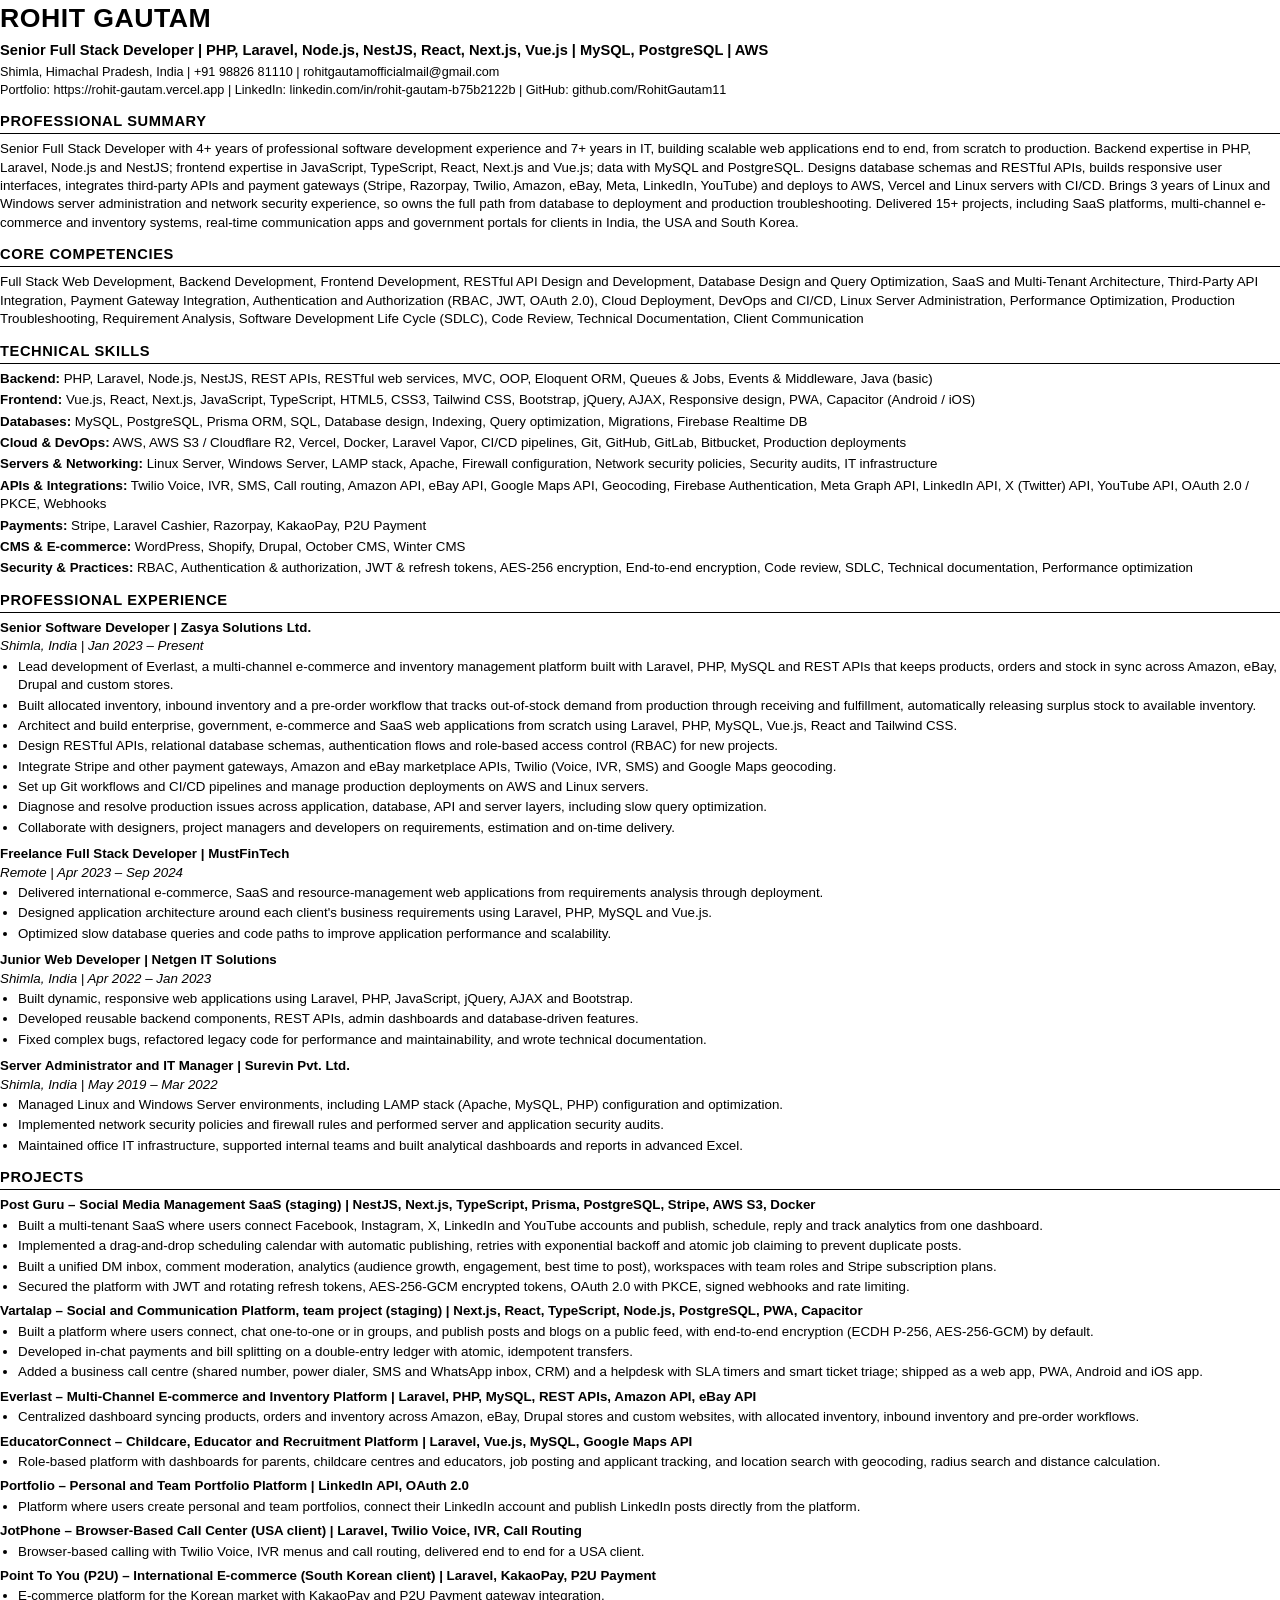
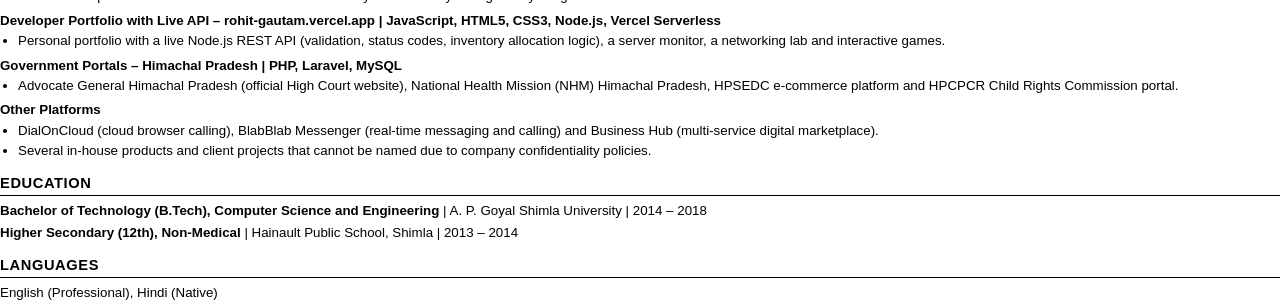
==== commit 02c9d9c3: "ATS-friendly resume with real dates and full stack keywords; live Zasya experience counter on site" ====
--- a/resume/resume.html
+++ b/resume/resume.html
@@ -4,418 +4,180 @@
 <meta charset="utf-8" />
 <title>Rohit Gautam - Senior Full Stack Developer - Resume</title>
 <meta name="author" content="Rohit Gautam" />
-<link rel="preconnect" href="https://fonts.googleapis.com" />
-<link rel="preconnect" href="https://fonts.gstatic.com" crossorigin />
-<link href="https://fonts.googleapis.com/css2?family=Inter:wght@400;500;600&family=Sora:wght@600;700&family=JetBrains+Mono:wght@500&display=swap" rel="stylesheet" />
+<meta name="subject" content="Resume - Senior Full Stack Developer (Laravel, PHP, Node.js, React, Vue.js)" />
+<meta name="keywords" content="Full Stack Developer, Laravel Developer, PHP Developer, Node.js, NestJS, React, Next.js, Vue.js, MySQL, PostgreSQL, REST API, AWS" />
 <style>
-  @page { size: A4; margin: 9mm 11mm 9mm; }
-  :root {
-    --text: #0f172a; --muted: #526077; --border: #dfe3ec; --soft: #f2f4f8;
-    --accent: #0d9488; --accent-2: #4f46e5; --accent-soft: rgba(13, 148, 136, .1);
-  }
-  * { box-sizing: border-box; -webkit-print-color-adjust: exact; print-color-adjust: exact; }
-  html, body { margin: 0; }
-  body { font-family: "Inter", Arial, sans-serif; font-size: 8.4pt; line-height: 1.36; color: var(--text); }
-  a { color: inherit; text-decoration: none; }
-  ul { margin: 0; padding: 0; list-style: none; }
-  p { margin: 0; }
-  h1, h2, h3 { font-family: "Sora", "Inter", Arial, sans-serif; margin: 0; letter-spacing: -0.01em; }
-
-  .page { padding: 0; }
-
-  /* Header */
-  .head { position: relative; padding: 14px 16px 12px; border-radius: 14px; border: 1px solid var(--border); background: linear-gradient(135deg, rgba(13,148,136,.10), rgba(79,70,229,.08)); }
-  .head__top { display: flex; align-items: center; gap: 12px; }
-  .mark { display: grid; place-items: center; width: 40px; height: 40px; border-radius: 11px; background: linear-gradient(135deg, var(--accent), var(--accent-2)); color: #fff; font: 700 15px "Sora", sans-serif; flex-shrink: 0; }
-  h1 { font-size: 22pt; line-height: 1.05; }
-  .role { font: 600 10.5pt "Sora", sans-serif; color: var(--accent); margin-top: 2px; }
-  .tagline { display: inline-block; margin-top: 7px; font: 600 10pt "Sora", sans-serif; background: linear-gradient(90deg, var(--accent), var(--accent-2)); -webkit-background-clip: text; background-clip: text; color: transparent; }
-  .contact { display: flex; flex-wrap: wrap; gap: 3px 14px; margin-top: 7px; font-size: 8.4pt; color: var(--muted); }
-  .contact b { color: var(--text); font-weight: 600; }
-  .contact .pf { color: var(--accent); font-weight: 600; }
-  .stats { display: grid; grid-template-columns: repeat(4, 1fr); gap: 7px; margin-top: 9px; }
-  .stat { background: #fff; border: 1px solid var(--border); border-radius: 9px; padding: 5px 9px; }
-  .stat b { display: block; font: 700 13pt "Sora", sans-serif; color: var(--accent); line-height: 1.15; }
-  .stat span { font-size: 7.6pt; color: var(--muted); }
-
-  /* Sections */
-  .sec { margin-top: 8px; }
-  .eyebrow { font: 500 7.2pt "JetBrains Mono", monospace; text-transform: uppercase; letter-spacing: .1em; color: var(--accent); }
-  h2 { font-size: 12pt; margin: 1px 0 6px; padding-bottom: 3px; border-bottom: 1.5px solid; border-image: linear-gradient(90deg, var(--accent), var(--accent-2)) 1; }
-  .about p { color: #334155; margin-bottom: 4px; }
-  .about strong { color: var(--text); }
-
-  /* Experience */
-  .job { display: grid; grid-template-columns: 24mm 1fr; gap: 8px; margin-bottom: 5px; break-inside: avoid; }
-  .job__meta { padding-top: 1px; }
-  .dur { display: inline-block; font: 600 7.8pt "JetBrains Mono", monospace; color: var(--accent); background: var(--accent-soft); border: 1px solid rgba(13,148,136,.3); border-radius: 999px; padding: 1px 7px; }
-  .place { display: block; font-size: 7.6pt; color: var(--muted); margin-top: 3px; }
-  .job h3 { font-size: 9.6pt; }
-  .at { color: var(--muted); font-weight: 600; }
-  .bul { margin-top: 3px; }
-  .bul li { position: relative; padding-left: 11px; color: #334155; margin-bottom: 1.5px; }
-  .bul li::before { content: ""; position: absolute; left: 1px; top: .58em; width: 4.5px; height: 4.5px; border-radius: 1.5px; background: var(--accent); }
-  .bul strong { color: var(--text); }
-  .tags { display: flex; flex-wrap: wrap; gap: 3px; margin-top: 3px; }
-  .tags li { font: 500 7pt "JetBrains Mono", monospace; color: var(--muted); background: var(--soft); border: 1px solid var(--border); border-radius: 999px; padding: 0 6px; }
-
-  /* Infrastructure stack */
-  .stack { display: grid; grid-template-columns: repeat(3, 1fr); gap: 4px; }
-  .layer { border: 1px solid var(--border); border-left: 3px solid var(--accent); border-radius: 6px; padding: 3px 7px; break-inside: avoid; }
-  .layer:nth-child(n+4) { border-left-color: var(--accent-2); background: rgba(79,70,229,.05); }
-  .layer b { display: block; font: 600 8pt "Sora", sans-serif; }
-  .layer span { font-size: 7.3pt; color: var(--muted); }
-
-  /* Projects */
-  .proj { border: 1px solid var(--border); border-radius: 9px; padding: 6px 10px; margin-bottom: 5px; }
-  .cards .proj, .two .proj, .groups > div, .proj__head { break-inside: avoid; }
-  .proj__head { display: flex; justify-content: space-between; align-items: baseline; gap: 8px; }
-  .proj h3 { font-size: 10pt; }
-  .proj h3 small { font: 500 8pt "Inter", sans-serif; color: var(--muted); }
-  .kicker { font: 500 6.8pt "JetBrains Mono", monospace; text-transform: uppercase; letter-spacing: .08em; color: var(--accent); }
-  .sub { color: var(--accent-2); font-weight: 600; font-size: 8.4pt; }
-  .status { font: 600 7pt "JetBrains Mono", monospace; padding: 1px 7px; border-radius: 999px; white-space: nowrap; }
-  .status--staging { background: rgba(245,158,11,.16); color: #b45309; }
-  .status--lead { background: var(--accent-soft); color: var(--accent); }
-  .lead { color: #334155; margin-top: 3px; }
-  .groups { display: grid; grid-template-columns: 1fr 1fr; gap: 0 14px; margin-top: 4px; }
-  .groups h4 { margin: 3px 0 1px; font: 600 7pt "JetBrains Mono", monospace; text-transform: uppercase; letter-spacing: .06em; }
-  .checks li { position: relative; padding-left: 11px; color: #334155; margin-bottom: 1px; }
-  .checks li::before { content: "\2713"; position: absolute; left: 0; color: var(--accent); font-weight: 700; }
-  .cards { display: grid; grid-template-columns: repeat(3, 1fr); gap: 6px; margin-bottom: 6px; }
-  .cards .proj { margin: 0; }
-  .label { font: 500 6.8pt "JetBrains Mono", monospace; color: var(--muted); }
-  .two { display: grid; grid-template-columns: 1fr 1fr; gap: 6px; }
-  .list li { padding: 2px 0; border-top: 1px solid var(--border); }
-  .list li:first-child { border-top: 0; }
-  .list b { font-weight: 600; }
-  .list span { color: var(--muted); }
-  .nda { border: 1px dashed rgba(13,148,136,.5); background: var(--accent-soft); border-radius: 9px; padding: 6px 10px; margin-top: 6px; break-inside: avoid; }
-  .nda b { font-family: "Sora", sans-serif; }
-
-  /* Skills */
-  .skills { display: grid; grid-template-columns: repeat(3, 1fr); gap: 6px; }
-  .skill { border: 1px solid var(--border); border-top: 2.5px solid var(--accent); border-radius: 8px; padding: 5px 8px; break-inside: avoid; }
-  .skill__head { display: flex; justify-content: space-between; align-items: center; margin-bottom: 3px; }
-  .skill h3 { font-size: 8.8pt; }
-  .count { font: 600 7pt "JetBrains Mono", monospace; color: var(--accent-2); background: rgba(79,70,229,.1); border-radius: 999px; padding: 0 6px; }
-  .chips { display: flex; flex-wrap: wrap; gap: 3px; }
-  .chips li { font-size: 7.2pt; font-weight: 500; padding: 0 6px; border-radius: 5px; background: rgba(13,148,136,.07); border: 1px solid rgba(13,148,136,.22); }
-
-  .edu { display: grid; grid-template-columns: repeat(3, 1fr); gap: 8px; }
-  .edu div { border-top: 2px solid var(--accent); padding-top: 4px; }
-  .edu b { display: block; font: 600 8.8pt "Sora", sans-serif; }
-  .edu span { color: var(--muted); font-size: 8pt; }
-  .foot { margin-top: 10px; padding-top: 6px; border-top: 1px solid var(--border); display: flex; justify-content: space-between; font-size: 7.8pt; color: var(--muted); }
-  .foot b { color: var(--accent); }
-  .pb { break-before: page; padding-top: 4mm; }
+  /* ATS-friendly: one column, standard fonts, no tables, icons, images or text in headers/footers. */
+  @page { size: A4; margin: 13mm 15mm; }
+  body { font-family: Arial, Helvetica, sans-serif; font-size: 10pt; line-height: 1.38; color: #000; margin: 0; }
+  a { color: #000; text-decoration: none; }
+  h1 { font-size: 20pt; margin: 0; letter-spacing: .5px; }
+  .title { font-size: 11pt; font-weight: bold; margin: 3px 0 4px; }
+  .contact { font-size: 9.5pt; margin: 0; }
+  h2 { font-size: 11pt; text-transform: uppercase; letter-spacing: .6px; border-bottom: 1px solid #000; padding-bottom: 2px; margin: 12px 0 6px; }
+  p { margin: 0 0 4px; }
+  ul { margin: 2px 0 6px; padding-left: 18px; }
+  li { margin: 0 0 2px; }
+  .job { margin-bottom: 8px; }
+  .jobtitle { font-weight: bold; margin: 0; }
+  .meta { margin: 0 0 2px; font-style: italic; }
+  .proj { font-weight: bold; margin: 6px 0 1px; }
+  .skills p { margin: 0 0 3px; }
 </style>
 </head>
 <body>
-<div class="page">
 
-  <header class="head">
-    <div class="head__top">
-      <div class="mark">RG</div>
-      <div>
-        <h1>Rohit Gautam</h1>
-        <p class="role">Senior Full Stack Developer &middot; Laravel &middot; PHP &middot; Vue.js &middot; React</p>
-      </div>
-    </div>
-    <p class="tagline">Full stack developer who also knows the servers it runs on.</p>
-    <div class="contact">
-      <span>Shimla, Himachal Pradesh, India</span>
-      <span><b>+91 98826 81110</b></span>
-      <a href="mailto:rohitgautamofficialmail@gmail.com"><b>rohitgautamofficialmail@gmail.com</b></a>
-      <a class="pf" href="https://rohit-gautam.vercel.app">Portfolio: rohit-gautam.vercel.app</a>
-      <a href="https://www.linkedin.com/in/rohit-gautam-b75b2122b">linkedin.com/in/rohit-gautam-b75b2122b</a>
-      <a href="https://github.com/RohitGautam11">github.com/RohitGautam11</a>
-    </div>
-    <div class="stats">
-      <div class="stat"><b>4+</b><span>Years building web apps</span></div>
-      <div class="stat"><b>7+</b><span>Years in IT overall</span></div>
-      <div class="stat"><b>15+</b><span>Projects delivered</span></div>
-      <div class="stat"><b>3</b><span>Countries served</span></div>
-    </div>
-  </header>
+<h1>ROHIT GAUTAM</h1>
+<p class="title">Senior Full Stack Developer | PHP, Laravel, Node.js, NestJS, React, Next.js, Vue.js | MySQL, PostgreSQL | AWS</p>
+<p class="contact">Shimla, Himachal Pradesh, India | +91 98826 81110 | rohitgautamofficialmail@gmail.com</p>
+<p class="contact">Portfolio: https://rohit-gautam.vercel.app | LinkedIn: linkedin.com/in/rohit-gautam-b75b2122b | GitHub: github.com/RohitGautam11</p>
 
-  <section class="sec about">
-    <p class="eyebrow">01 &middot; About</p>
-    <h2>From the server room to the full stack</h2>
-    <p>
-      4+ years shipping Laravel, PHP, MySQL, Vue.js and React applications, on top of 3 years running Linux and Windows
-      servers, networks and firewalls. I started as a <strong>Server Administrator and IT Manager</strong>, and I still think
-      about what happens <em>after</em> deploy. I've delivered multi-channel e-commerce and inventory systems, SaaS products
-      and Himachal Pradesh government portals, plus work for clients in the USA and South Korea. Most projects start from a
-      blank repo: I gather requirements, design the database and APIs, build the frontend, wire up payment and communication
-      integrations, and ship to AWS. I'm usually the person who gets pulled in when something breaks in production.
-    </p>
-  </section>
+<h2>Professional Summary</h2>
+<p>
+  Senior Full Stack Developer with 4+ years of professional software development experience and 7+ years in IT,
+  building scalable web applications end to end, from scratch to production. Backend expertise in PHP, Laravel, Node.js and
+  NestJS; frontend expertise in JavaScript, TypeScript, React, Next.js and Vue.js; data with MySQL and PostgreSQL. Designs
+  database schemas and RESTful APIs, builds responsive user interfaces, integrates third-party APIs and payment gateways
+  (Stripe, Razorpay, Twilio, Amazon, eBay, Meta, LinkedIn, YouTube) and deploys to AWS, Vercel and Linux servers with CI/CD.
+  Brings 3 years of Linux and Windows server administration and network security experience, so owns the full path from
+  database to deployment and production troubleshooting. Delivered 15+ projects, including SaaS platforms, multi-channel
+  e-commerce and inventory systems, real-time communication apps and government portals for clients in India, the USA and
+  South Korea.
+</p>
 
-  <section class="sec">
-    <p class="eyebrow">02 &middot; Servers &amp; Networking</p>
-    <h2>I don't stop at the code</h2>
-    <div class="stack">
-      <div class="layer"><b>Frontend</b><span>Vue.js &middot; React &middot; TypeScript &middot; Tailwind</span></div>
-      <div class="layer"><b>Application &amp; APIs</b><span>Laravel &middot; PHP &middot; NestJS &middot; REST &middot; RBAC</span></div>
-      <div class="layer"><b>Data</b><span>MySQL schema design &middot; indexing &middot; query tuning</span></div>
-      <div class="layer"><b>Deploy &amp; Cloud</b><span>AWS &middot; Laravel Vapor &middot; CI/CD &middot; Git workflows</span></div>
-      <div class="layer"><b>Server &amp; OS</b><span>Linux &middot; Windows Server &middot; LAMP (Apache, MySQL, PHP)</span></div>
-      <div class="layer"><b>Network &amp; Security</b><span>Firewall rules &middot; network security policies &middot; audits</span></div>
-    </div>
-  </section>
+<h2>Core Competencies</h2>
+<p>
+  Full Stack Web Development, Backend Development, Frontend Development, RESTful API Design and Development, Database Design
+  and Query Optimization, SaaS and Multi-Tenant Architecture, Third-Party API Integration, Payment Gateway Integration,
+  Authentication and Authorization (RBAC, JWT, OAuth 2.0), Cloud Deployment, DevOps and CI/CD, Linux Server Administration,
+  Performance Optimization, Production Troubleshooting, Requirement Analysis, Software Development Life Cycle (SDLC), Code Review,
+  Technical Documentation, Client Communication
+</p>
 
-  <section class="sec">
-    <p class="eyebrow">03 &middot; Experience</p>
-    <h2>Where I've worked</h2>
+<h2>Technical Skills</h2>
+<div class="skills">
+<p><b>Backend:</b> PHP, Laravel, Node.js, NestJS, REST APIs, RESTful web services, MVC, OOP, Eloquent ORM, Queues &amp; Jobs, Events &amp; Middleware, Java (basic)</p>
+<p><b>Frontend:</b> Vue.js, React, Next.js, JavaScript, TypeScript, HTML5, CSS3, Tailwind CSS, Bootstrap, jQuery, AJAX, Responsive design, PWA, Capacitor (Android / iOS)</p>
+<p><b>Databases:</b> MySQL, PostgreSQL, Prisma ORM, SQL, Database design, Indexing, Query optimization, Migrations, Firebase Realtime DB</p>
+<p><b>Cloud &amp; DevOps:</b> AWS, AWS S3 / Cloudflare R2, Vercel, Docker, Laravel Vapor, CI/CD pipelines, Git, GitHub, GitLab, Bitbucket, Production deployments</p>
+<p><b>Servers &amp; Networking:</b> Linux Server, Windows Server, LAMP stack, Apache, Firewall configuration, Network security policies, Security audits, IT infrastructure</p>
+<p><b>APIs &amp; Integrations:</b> Twilio Voice, IVR, SMS, Call routing, Amazon API, eBay API, Google Maps API, Geocoding, Firebase Authentication, Meta Graph API, LinkedIn API, X (Twitter) API, YouTube API, OAuth 2.0 / PKCE, Webhooks</p>
+<p><b>Payments:</b> Stripe, Laravel Cashier, Razorpay, KakaoPay, P2U Payment</p>
+<p><b>CMS &amp; E-commerce:</b> WordPress, Shopify, Drupal, October CMS, Winter CMS</p>
+<p><b>Security &amp; Practices:</b> RBAC, Authentication &amp; authorization, JWT &amp; refresh tokens, AES-256 encryption, End-to-end encryption, Code review, SDLC, Technical documentation, Performance optimization</p>
+</div>
 
-    <div class="job">
-      <div class="job__meta"><span class="dur">~4 years</span><span class="place">Shimla, India</span></div>
-      <div>
-        <h3>Senior Software Developer <span class="at">@ Zasya Solutions Ltd.</span></h3>
-        <ul class="bul">
-          <li>Led development of <strong>Everlast</strong>, a multi-channel e-commerce and inventory platform keeping products, orders and stock in sync across Amazon, eBay, Drupal and custom stores.</li>
-          <li>Built enterprise, government and SaaS applications in Laravel, PHP, MySQL, Vue.js and Tailwind CSS, usually from a blank repo to production.</li>
-          <li>Designed REST APIs, MySQL schemas, login flows and role-based access control (RBAC) for new projects.</li>
-          <li>Integrated Stripe and other payment gateways, Amazon and eBay marketplace APIs, Twilio and Google Maps.</li>
-          <li>Set up the team's Git workflow and CI/CD pipelines; owned production deployments on AWS and Linux servers.</li>
-          <li>Tracked down production bugs across the app, database, API and server layers.</li>
-        </ul>
-        <ul class="tags"><li>Laravel</li><li>Vue.js</li><li>MySQL</li><li>Tailwind</li><li>AWS</li><li>CI/CD</li></ul>
-      </div>
-    </div>
+<h2>Professional Experience</h2>
 
-    <div class="job">
-      <div class="job__meta"><span class="dur">1.5 years</span><span class="place">Remote &middot; freelance</span></div>
-      <div>
-        <h3>Freelance Full Stack Developer <span class="at">@ MustFinTech</span></h3>
-        <ul class="bul">
-          <li>Delivered international e-commerce, SaaS and resource-management applications from requirements analysis through deployment.</li>
-          <li>Designed application architecture around each client's business requirements using Laravel, PHP, MySQL and Vue.js.</li>
-          <li>Reworked slow database queries and code paths so client apps ran faster and scaled more easily.</li>
-        </ul>
-        <ul class="tags"><li>Laravel</li><li>Vue.js</li><li>MySQL</li><li>Performance</li></ul>
-      </div>
-    </div>
+<div class="job">
+  <p class="jobtitle">Senior Software Developer | Zasya Solutions Ltd.</p>
+  <p class="meta">Shimla, India | Jan 2023 – Present</p>
+  <ul>
+    <li>Lead development of Everlast, a multi-channel e-commerce and inventory management platform built with Laravel, PHP, MySQL and REST APIs that keeps products, orders and stock in sync across Amazon, eBay, Drupal and custom stores.</li>
+    <li>Built allocated inventory, inbound inventory and a pre-order workflow that tracks out-of-stock demand from production through receiving and fulfillment, automatically releasing surplus stock to available inventory.</li>
+    <li>Architect and build enterprise, government, e-commerce and SaaS web applications from scratch using Laravel, PHP, MySQL, Vue.js, React and Tailwind CSS.</li>
+    <li>Design RESTful APIs, relational database schemas, authentication flows and role-based access control (RBAC) for new projects.</li>
+    <li>Integrate Stripe and other payment gateways, Amazon and eBay marketplace APIs, Twilio (Voice, IVR, SMS) and Google Maps geocoding.</li>
+    <li>Set up Git workflows and CI/CD pipelines and manage production deployments on AWS and Linux servers.</li>
+    <li>Diagnose and resolve production issues across application, database, API and server layers, including slow query optimization.</li>
+    <li>Collaborate with designers, project managers and developers on requirements, estimation and on-time delivery.</li>
+  </ul>
+</div>
 
-    <div class="job">
-      <div class="job__meta"><span class="dur">~1 year</span><span class="place">Shimla, India</span></div>
-      <div>
-        <h3>Junior Web Developer <span class="at">@ Netgen IT Solutions</span></h3>
-        <ul class="bul">
-          <li>Built dynamic, responsive web applications using Laravel, PHP, JavaScript, jQuery, AJAX and Bootstrap.</li>
-          <li>Developed reusable backend components, REST APIs, admin dashboards and database-driven features.</li>
-          <li>Fixed tricky bugs, refactored legacy code for speed and maintainability, and wrote technical documentation.</li>
-        </ul>
-        <ul class="tags"><li>Laravel</li><li>jQuery</li><li>AJAX</li><li>Bootstrap</li></ul>
-      </div>
-    </div>
+<div class="job">
+  <p class="jobtitle">Freelance Full Stack Developer | MustFinTech</p>
+  <p class="meta">Remote | Apr 2023 – Sep 2024</p>
+  <ul>
+    <li>Delivered international e-commerce, SaaS and resource-management web applications from requirements analysis through deployment.</li>
+    <li>Designed application architecture around each client's business requirements using Laravel, PHP, MySQL and Vue.js.</li>
+    <li>Optimized slow database queries and code paths to improve application performance and scalability.</li>
+  </ul>
+</div>
 
-    <div class="job">
-      <div class="job__meta"><span class="dur">3 years</span><span class="place">Shimla, India</span></div>
-      <div>
-        <h3>Server Administrator &amp; IT Manager <span class="at">@ Surevin Pvt. Ltd.</span></h3>
-        <ul class="bul">
-          <li>Managed Linux and Windows Server environments, including LAMP stack configuration and optimization.</li>
-          <li>Implemented network security policies, firewall rules and server and application security audits.</li>
-          <li>Kept office IT infrastructure running and built analytical dashboards and reports in advanced Excel.</li>
-        </ul>
-        <ul class="tags"><li>Linux</li><li>Windows Server</li><li>LAMP</li><li>Security</li></ul>
-      </div>
-    </div>
-  </section>
+<div class="job">
+  <p class="jobtitle">Junior Web Developer | Netgen IT Solutions</p>
+  <p class="meta">Shimla, India | Apr 2022 – Jan 2023</p>
+  <ul>
+    <li>Built dynamic, responsive web applications using Laravel, PHP, JavaScript, jQuery, AJAX and Bootstrap.</li>
+    <li>Developed reusable backend components, REST APIs, admin dashboards and database-driven features.</li>
+    <li>Fixed complex bugs, refactored legacy code for performance and maintainability, and wrote technical documentation.</li>
+  </ul>
+</div>
 
-  <section class="sec">
-    <p class="eyebrow">04 &middot; Projects</p>
-    <h2>Selected work</h2>
+<div class="job">
+  <p class="jobtitle">Server Administrator and IT Manager | Surevin Pvt. Ltd.</p>
+  <p class="meta">Shimla, India | May 2019 – Mar 2022</p>
+  <ul>
+    <li>Managed Linux and Windows Server environments, including LAMP stack (Apache, MySQL, PHP) configuration and optimization.</li>
+    <li>Implemented network security policies and firewall rules and performed server and application security audits.</li>
+    <li>Maintained office IT infrastructure, supported internal teams and built analytical dashboards and reports in advanced Excel.</li>
+  </ul>
+</div>
 
-    <div class="proj">
-      <div class="proj__head">
-        <div><p class="kicker">Featured &middot; Multi-channel e-commerce &amp; inventory</p><h3>Everlast</h3></div>
-        <span class="status status--lead">Lead developer</span>
-      </div>
-      <p class="lead">A central dashboard that keeps products, orders and stock in sync across Amazon, eBay, Drupal stores and custom websites, so the team runs every sales channel from one place.</p>
-      <div class="groups">
-        <ul class="checks">
-          <li>Two-way sync of products, product data and orders across marketplaces and stores</li>
-          <li><b>Allocated inventory</b>: stock assigned to locations</li>
-          <li><b>Inbound inventory</b>: receiving and scanning incoming stock</li>
-        </ul>
-        <ul class="checks">
-          <li>Pre-order workflow turning out-of-stock demand into tracked pre-orders</li>
-          <li>Surplus inbound stock automatically released to available inventory</li>
-        </ul>
-      </div>
-      <ul class="tags"><li>Laravel</li><li>MySQL</li><li>REST APIs</li><li>Amazon API</li><li>eBay API</li><li>Drupal</li></ul>
-    </div>
+<h2>Projects</h2>
 
-    <div class="proj">
-      <div class="proj__head">
-        <div><p class="kicker">SaaS product &middot; Social media management</p><h3>Post Guru</h3><p class="sub">Manage every social account from one dashboard</p></div>
-        <span class="status status--staging">On staging</span>
-      </div>
-      <p class="lead">Users connect their Facebook Pages, Instagram Business, X (Twitter), LinkedIn and YouTube accounts once, then create, schedule, publish, reply and measure everything from a single platform. Built as a multi-tenant SaaS with teams and paid plans.</p>
-      <div class="groups">
-        <div><h4>Publishing &amp; scheduling</h4><ul class="checks">
-          <li>Publish to many accounts at once with per-platform text, YouTube titles, images, carousels and video</li>
-          <li>Drag-and-drop content calendar with automatic publishing, retries with exponential backoff and failure alerts</li>
-          <li>Atomic job claiming so a scheduled post is never published twice</li>
-        </ul></div>
-        <div><h4>Engagement &amp; analytics</h4><ul class="checks">
-          <li>Unified DM inbox: Messenger, Instagram Direct and X DMs</li>
-          <li>Comment moderation (reply, hide, delete) triaged by sentiment; real-time Meta webhooks</li>
-          <li>Analytics: audience growth, engagement, top posts, best-time-to-post heatmap</li>
-        </ul></div>
-        <div><h4>SaaS &amp; teams</h4><ul class="checks">
-          <li>Workspaces with Owner, Admin, Editor and Viewer roles and email invitations</li>
-          <li>Stripe subscriptions (Free, Pro, Business) with server-side plan limits; presigned S3/R2 uploads</li>
-        </ul></div>
-        <div><h4>Security</h4><ul class="checks">
-          <li>JWT cookies with rotating refresh tokens; social tokens encrypted with AES-256-GCM</li>
-          <li>OAuth 2.0 with PKCE, signed webhooks, rate limiting and strict input validation</li>
-        </ul></div>
-      </div>
-      <ul class="tags"><li>NestJS</li><li>Next.js</li><li>TypeScript</li><li>Prisma</li><li>PostgreSQL</li><li>Tailwind CSS</li><li>Stripe</li><li>AWS S3 / R2</li><li>Meta Graph API</li><li>LinkedIn API</li><li>X API</li><li>YouTube API</li><li>Vercel</li><li>Docker</li></ul>
-    </div>
+<p class="proj">Post Guru – Social Media Management SaaS (staging) | NestJS, Next.js, TypeScript, Prisma, PostgreSQL, Stripe, AWS S3, Docker</p>
+<ul>
+  <li>Built a multi-tenant SaaS where users connect Facebook, Instagram, X, LinkedIn and YouTube accounts and publish, schedule, reply and track analytics from one dashboard.</li>
+  <li>Implemented a drag-and-drop scheduling calendar with automatic publishing, retries with exponential backoff and atomic job claiming to prevent duplicate posts.</li>
+  <li>Built a unified DM inbox, comment moderation, analytics (audience growth, engagement, best time to post), workspaces with team roles and Stripe subscription plans.</li>
+  <li>Secured the platform with JWT and rotating refresh tokens, AES-256-GCM encrypted tokens, OAuth 2.0 with PKCE, signed webhooks and rate limiting.</li>
+</ul>
 
-    <div class="proj">
-      <div class="proj__head">
-        <div><p class="kicker">Team product &middot; Social &amp; communication</p><h3>वार्तालाप <small>(Vartalap)</small></h3><p class="sub">Chats, community feed, payments, call centre and helpdesk in one app</p></div>
-        <span class="status status--staging">On staging</span>
-      </div>
-      <p class="lead">A platform my team and I built where people connect with each other, chat privately or in groups, write public posts and blogs, and pay or split bills inside a conversation. End-to-end encrypted by default; runs on the web, as an installable app, and on Android and iPhone.</p>
-      <div class="groups">
-        <div><h4>Connect &amp; chat</h4><ul class="checks">
-          <li>1:1 and group chats (up to 256) with replies, reactions, edits, pins, read receipts, polls, files and voice notes</li>
-          <li><b>Vichaar</b>: public feed for posts and blogs with moods; time capsules and disappearing messages</li>
-        </ul></div>
-        <div><h4>Privacy &amp; security</h4><ul class="checks">
-          <li>In-browser E2EE: ECDH P-256 key exchange, AES-256-GCM messages and files, key rotation on member changes</li>
-          <li>Safety numbers, Privacy Shield, audit log and device list with remote sign-out</li>
-        </ul></div>
-        <div><h4>Wallet &amp; payments</h4><ul class="checks">
-          <li>Pay and split bills inside chats, payment requests, encrypted payment notes</li>
-          <li>Double-entry ledger with atomic, idempotent transfers</li>
-        </ul></div>
-        <div><h4>Business: call centre &amp; helpdesk</h4><ul class="checks">
-          <li>Shared business number, click-to-call with masking, power dialer, SMS/WhatsApp inbox and CRM</li>
-          <li>Tickets with SLA timers, smart triage (English, Hindi, Hinglish), CSAT; missed calls open callback tickets</li>
-        </ul></div>
-      </div>
-      <ul class="tags"><li>Next.js</li><li>React</li><li>TypeScript</li><li>PostgreSQL</li><li>WebCrypto (E2EE)</li><li>Zod</li><li>PWA</li><li>Capacitor (Android / iOS)</li><li>Vercel</li></ul>
-    </div>
+<p class="proj">Vartalap – Social and Communication Platform, team project (staging) | Next.js, React, TypeScript, Node.js, PostgreSQL, PWA, Capacitor</p>
+<ul>
+  <li>Built a platform where users connect, chat one-to-one or in groups, and publish posts and blogs on a public feed, with end-to-end encryption (ECDH P-256, AES-256-GCM) by default.</li>
+  <li>Developed in-chat payments and bill splitting on a double-entry ledger with atomic, idempotent transfers.</li>
+  <li>Added a business call centre (shared number, power dialer, SMS and WhatsApp inbox, CRM) and a helpdesk with SLA timers and smart ticket triage; shipped as a web app, PWA, Android and iOS app.</li>
+</ul>
 
-    <div class="proj">
-      <div class="proj__head">
-        <div><p class="kicker">SaaS product &middot; Personal branding</p><h3>Portfolio</h3><p class="sub">Personal and team portfolios, connected to LinkedIn</p></div>
-      </div>
-      <div class="groups">
-        <ul class="checks">
-          <li>Create a personal portfolio and share it with a single link</li>
-          <li>Create a team portfolio that showcases the whole team</li>
-        </ul>
-        <ul class="checks">
-          <li>Connect a LinkedIn account to the platform</li>
-          <li>Write and publish LinkedIn posts directly from the platform</li>
-        </ul>
-      </div>
-      <ul class="tags"><li>LinkedIn API</li><li>OAuth 2.0</li><li>Team workspaces</li></ul>
-    </div>
+<p class="proj">Everlast – Multi-Channel E-commerce and Inventory Platform | Laravel, PHP, MySQL, REST APIs, Amazon API, eBay API</p>
+<ul>
+  <li>Centralized dashboard syncing products, orders and inventory across Amazon, eBay, Drupal stores and custom websites, with allocated inventory, inbound inventory and pre-order workflows.</li>
+</ul>
 
-    <div class="cards">
-      <div class="proj">
-        <p class="label">Recruitment &middot; Childcare</p>
-        <h3>EducatorConnect</h3>
-        <ul class="checks">
-          <li>Dashboards for parents, centres and educators</li>
-          <li>Job posting, applicant tracking and stages</li>
-          <li>Educator profiles with resume and video</li>
-          <li>Postal-code lookup, geocoding, radius &amp; distance search</li>
-        </ul>
-        <ul class="tags"><li>Laravel</li><li>Vue.js</li><li>MySQL</li><li>Google Maps API</li></ul>
-      </div>
-      <div class="proj">
-        <p class="label">USA client &middot; Telephony</p>
-        <h3>JotPhone</h3>
-        <ul class="checks">
-          <li>Browser-based call center platform</li>
-          <li>Browser calling with Twilio Voice</li>
-          <li>IVR menus and smart call routing</li>
-          <li>Delivered end to end for a USA client</li>
-        </ul>
-        <ul class="tags"><li>Laravel</li><li>Twilio Voice</li><li>IVR</li><li>Call Routing</li></ul>
-      </div>
-      <div class="proj">
-        <p class="label">South Korean client &middot; E-commerce</p>
-        <h3>Point To You (P2U)</h3>
-        <ul class="checks">
-          <li>International e-commerce for the Korean market</li>
-          <li>KakaoPay payment gateway integration</li>
-          <li>P2U Payment gateway integration</li>
-          <li>End-to-end storefront and checkout delivery</li>
-        </ul>
-        <ul class="tags"><li>Laravel</li><li>KakaoPay</li><li>P2U Payment</li></ul>
-      </div>
-    </div>
+<p class="proj">EducatorConnect – Childcare, Educator and Recruitment Platform | Laravel, Vue.js, MySQL, Google Maps API</p>
+<ul>
+  <li>Role-based platform with dashboards for parents, childcare centres and educators, job posting and applicant tracking, and location search with geocoding, radius search and distance calculation.</li>
+</ul>
 
-    <div class="two">
-      <div class="proj">
-        <h3>Government portals &middot; Himachal Pradesh</h3>
-        <ul class="list">
-          <li><b>Advocate General, Himachal Pradesh</b> <span>&middot; Official High Court website</span></li>
-          <li><b>National Health Mission (NHM), HP</b> <span>&middot; State government health portal</span></li>
-          <li><b>HPSEDC</b> <span>&middot; E-commerce platform for HP Electronics Development Corporation</span></li>
-          <li><b>HPCPCR</b> <span>&middot; Child Rights Commission information portal</span></li>
-        </ul>
-      </div>
-      <div class="proj">
-        <h3>SaaS &amp; commercial platforms</h3>
-        <ul class="list">
-          <li><b>DialOnCloud</b> <span>&middot; Cloud-based browser calling solution</span></li>
-          <li><b>BlabBlab Messenger</b> <span>&middot; Real-time messaging and calling app</span></li>
-          <li><b>Business Hub</b> <span>&middot; Multi-service digital marketplace</span></li>
-          <li><b>Resource management apps</b> <span>&middot; International client work via MustFinTech</span></li>
-        </ul>
-      </div>
-    </div>
+<p class="proj">Portfolio – Personal and Team Portfolio Platform | LinkedIn API, OAuth 2.0</p>
+<ul>
+  <li>Platform where users create personal and team portfolios, connect their LinkedIn account and publish LinkedIn posts directly from the platform.</li>
+</ul>
 
-    <div class="nda">
-      <b>Plus confidential work.</b> I've also built several in-house products at Zasya Solutions and other companies, and client
-      projects, whose names I can't share because of company confidentiality policies and NDAs. Happy to walk through the
-      architecture and the problems I solved in an interview.
-    </div>
-  </section>
+<p class="proj">JotPhone – Browser-Based Call Center (USA client) | Laravel, Twilio Voice, IVR, Call Routing</p>
+<ul>
+  <li>Browser-based calling with Twilio Voice, IVR menus and call routing, delivered end to end for a USA client.</li>
+</ul>
 
-  <section class="sec">
-    <p class="eyebrow">05 &middot; Skills</p>
-    <h2>Tools I work with every day <span style="font:500 8pt Inter,sans-serif;color:var(--muted)">&middot; 88 technologies</span></h2>
-    <div class="skills">
-      <div class="skill"><div class="skill__head"><h3>Backend</h3><span class="count">12</span></div><ul class="chips"><li>PHP</li><li>Laravel</li><li>Node.js</li><li>NestJS</li><li>REST APIs</li><li>RESTful web services</li><li>MVC</li><li>OOP</li><li>Eloquent ORM</li><li>Queues &amp; Jobs</li><li>Events &amp; Middleware</li><li>Java (basic)</li></ul></div>
-      <div class="skill"><div class="skill__head"><h3>Frontend</h3><span class="count">14</span></div><ul class="chips"><li>Vue.js</li><li>React</li><li>Next.js</li><li>JavaScript</li><li>TypeScript</li><li>HTML5</li><li>CSS3</li><li>Tailwind CSS</li><li>Bootstrap</li><li>jQuery</li><li>AJAX</li><li>Responsive design</li><li>PWA</li><li>Capacitor (Android / iOS)</li></ul></div>
-      <div class="skill"><div class="skill__head"><h3>Databases</h3><span class="count">9</span></div><ul class="chips"><li>MySQL</li><li>PostgreSQL</li><li>Prisma ORM</li><li>SQL</li><li>Database design</li><li>Indexing</li><li>Query optimization</li><li>Migrations</li><li>Firebase Realtime DB</li></ul></div>
-      <div class="skill"><div class="skill__head"><h3>Cloud &amp; DevOps</h3><span class="count">11</span></div><ul class="chips"><li>AWS</li><li>AWS S3 / Cloudflare R2</li><li>Vercel</li><li>Docker</li><li>Laravel Vapor</li><li>CI/CD pipelines</li><li>Git</li><li>GitHub</li><li>GitLab</li><li>Bitbucket</li><li>Production deployments</li></ul></div>
-      <div class="skill"><div class="skill__head"><h3>Servers &amp; Networking</h3><span class="count">8</span></div><ul class="chips"><li>Linux Server</li><li>Windows Server</li><li>LAMP stack</li><li>Apache</li><li>Firewall configuration</li><li>Network security policies</li><li>Security audits</li><li>IT infrastructure</li></ul></div>
-      <div class="skill"><div class="skill__head"><h3>APIs &amp; Integrations</h3><span class="count">15</span></div><ul class="chips"><li>Twilio Voice</li><li>IVR</li><li>SMS</li><li>Call routing</li><li>Amazon API</li><li>eBay API</li><li>Google Maps API</li><li>Geocoding</li><li>Firebase Authentication</li><li>Meta Graph API</li><li>LinkedIn API</li><li>X (Twitter) API</li><li>YouTube API</li><li>OAuth 2.0 / PKCE</li><li>Webhooks</li></ul></div>
-      <div class="skill"><div class="skill__head"><h3>Payments</h3><span class="count">5</span></div><ul class="chips"><li>Stripe</li><li>Laravel Cashier</li><li>Razorpay</li><li>KakaoPay</li><li>P2U Payment</li></ul></div>
-      <div class="skill"><div class="skill__head"><h3>CMS &amp; E-commerce</h3><span class="count">5</span></div><ul class="chips"><li>WordPress</li><li>Shopify</li><li>Drupal</li><li>October CMS</li><li>Winter CMS</li></ul></div>
-      <div class="skill"><div class="skill__head"><h3>Security &amp; Practices</h3><span class="count">9</span></div><ul class="chips"><li>RBAC</li><li>Authentication &amp; authorization</li><li>JWT &amp; refresh tokens</li><li>AES-256 encryption</li><li>End-to-end encryption</li><li>Code review</li><li>SDLC</li><li>Technical documentation</li><li>Performance optimization</li></ul></div>
-    </div>
-  </section>
+<p class="proj">Point To You (P2U) – International E-commerce (South Korean client) | Laravel, KakaoPay, P2U Payment</p>
+<ul>
+  <li>E-commerce platform for the Korean market with KakaoPay and P2U Payment gateway integration.</li>
+</ul>
 
-  <section class="sec">
-    <p class="eyebrow">06 &middot; Education &amp; Languages</p>
-    <h2>Background</h2>
-    <div class="edu">
-      <div><b>B.Tech, Computer Science &amp; Engineering</b><span>A. P. Goyal Shimla University &middot; 2014 &ndash; 2018</span></div>
-      <div><b>Higher Secondary (12th), Non-Medical</b><span>Hainault Public School, Shimla &middot; 2013 &ndash; 2014</span></div>
-      <div><b>English &amp; Hindi</b><span>English (Professional) &middot; Hindi (Native)</span></div>
-    </div>
-  </section>
+<p class="proj">Developer Portfolio with Live API – rohit-gautam.vercel.app | JavaScript, HTML5, CSS3, Node.js, Vercel Serverless</p>
+<ul>
+  <li>Personal portfolio with a live Node.js REST API (validation, status codes, inventory allocation logic), a server monitor, a networking lab and interactive games.</li>
+</ul>
 
-  <div class="foot">
-    <span>Open to full-time roles &amp; freelance projects &middot; Shimla, India (IST, UTC+5:30)</span>
-    <span>Live demos, games and API: <b>rohit-gautam.vercel.app</b></span>
-  </div>
-</div>
+<p class="proj">Government Portals – Himachal Pradesh | PHP, Laravel, MySQL</p>
+<ul>
+  <li>Advocate General Himachal Pradesh (official High Court website), National Health Mission (NHM) Himachal Pradesh, HPSEDC e-commerce platform and HPCPCR Child Rights Commission portal.</li>
+</ul>
+
+<p class="proj">Other Platforms</p>
+<ul>
+  <li>DialOnCloud (cloud browser calling), BlabBlab Messenger (real-time messaging and calling) and Business Hub (multi-service digital marketplace).</li>
+  <li>Several in-house products and client projects that cannot be named due to company confidentiality policies.</li>
+</ul>
+
+<h2>Education</h2>
+<p><b>Bachelor of Technology (B.Tech), Computer Science and Engineering</b> | A. P. Goyal Shimla University | 2014 – 2018</p>
+<p><b>Higher Secondary (12th), Non-Medical</b> | Hainault Public School, Shimla | 2013 – 2014</p>
+
+<h2>Languages</h2>
+<p>English (Professional), Hindi (Native)</p>
+
 </body>
 </html>
